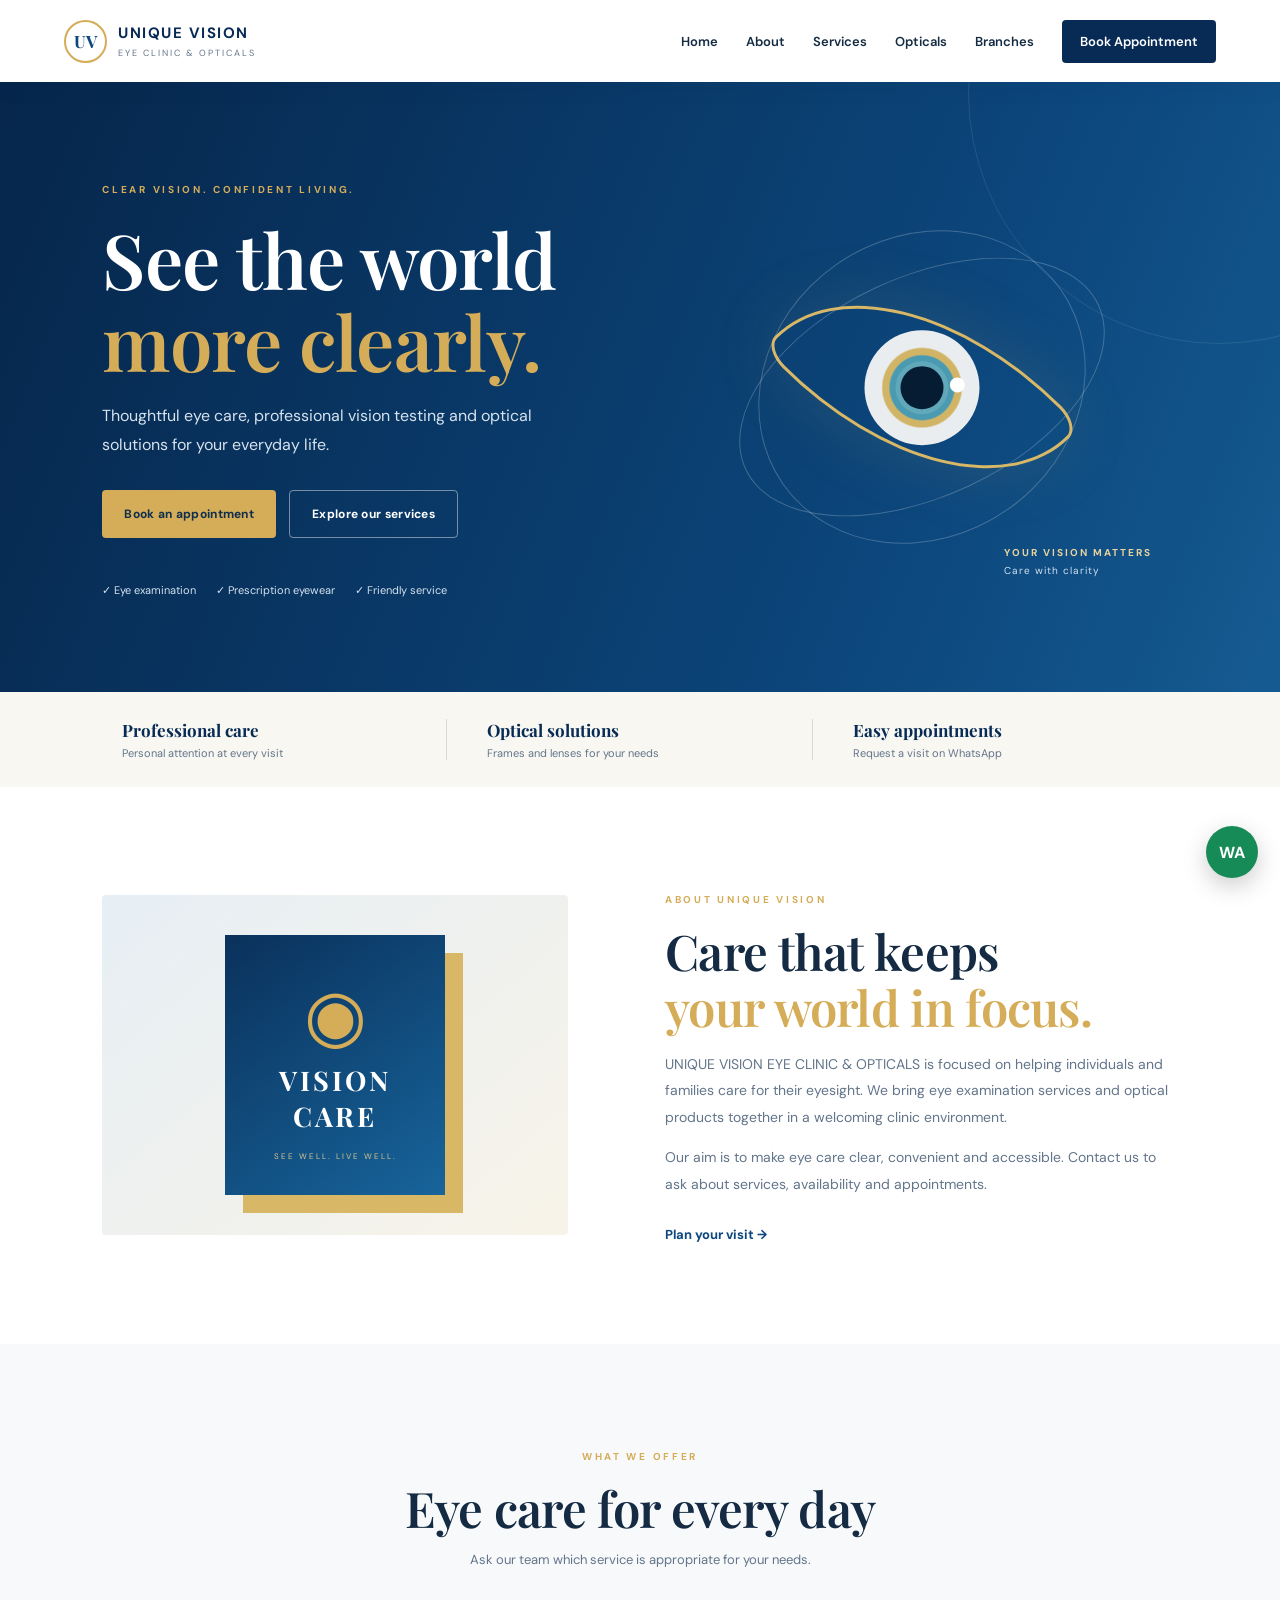
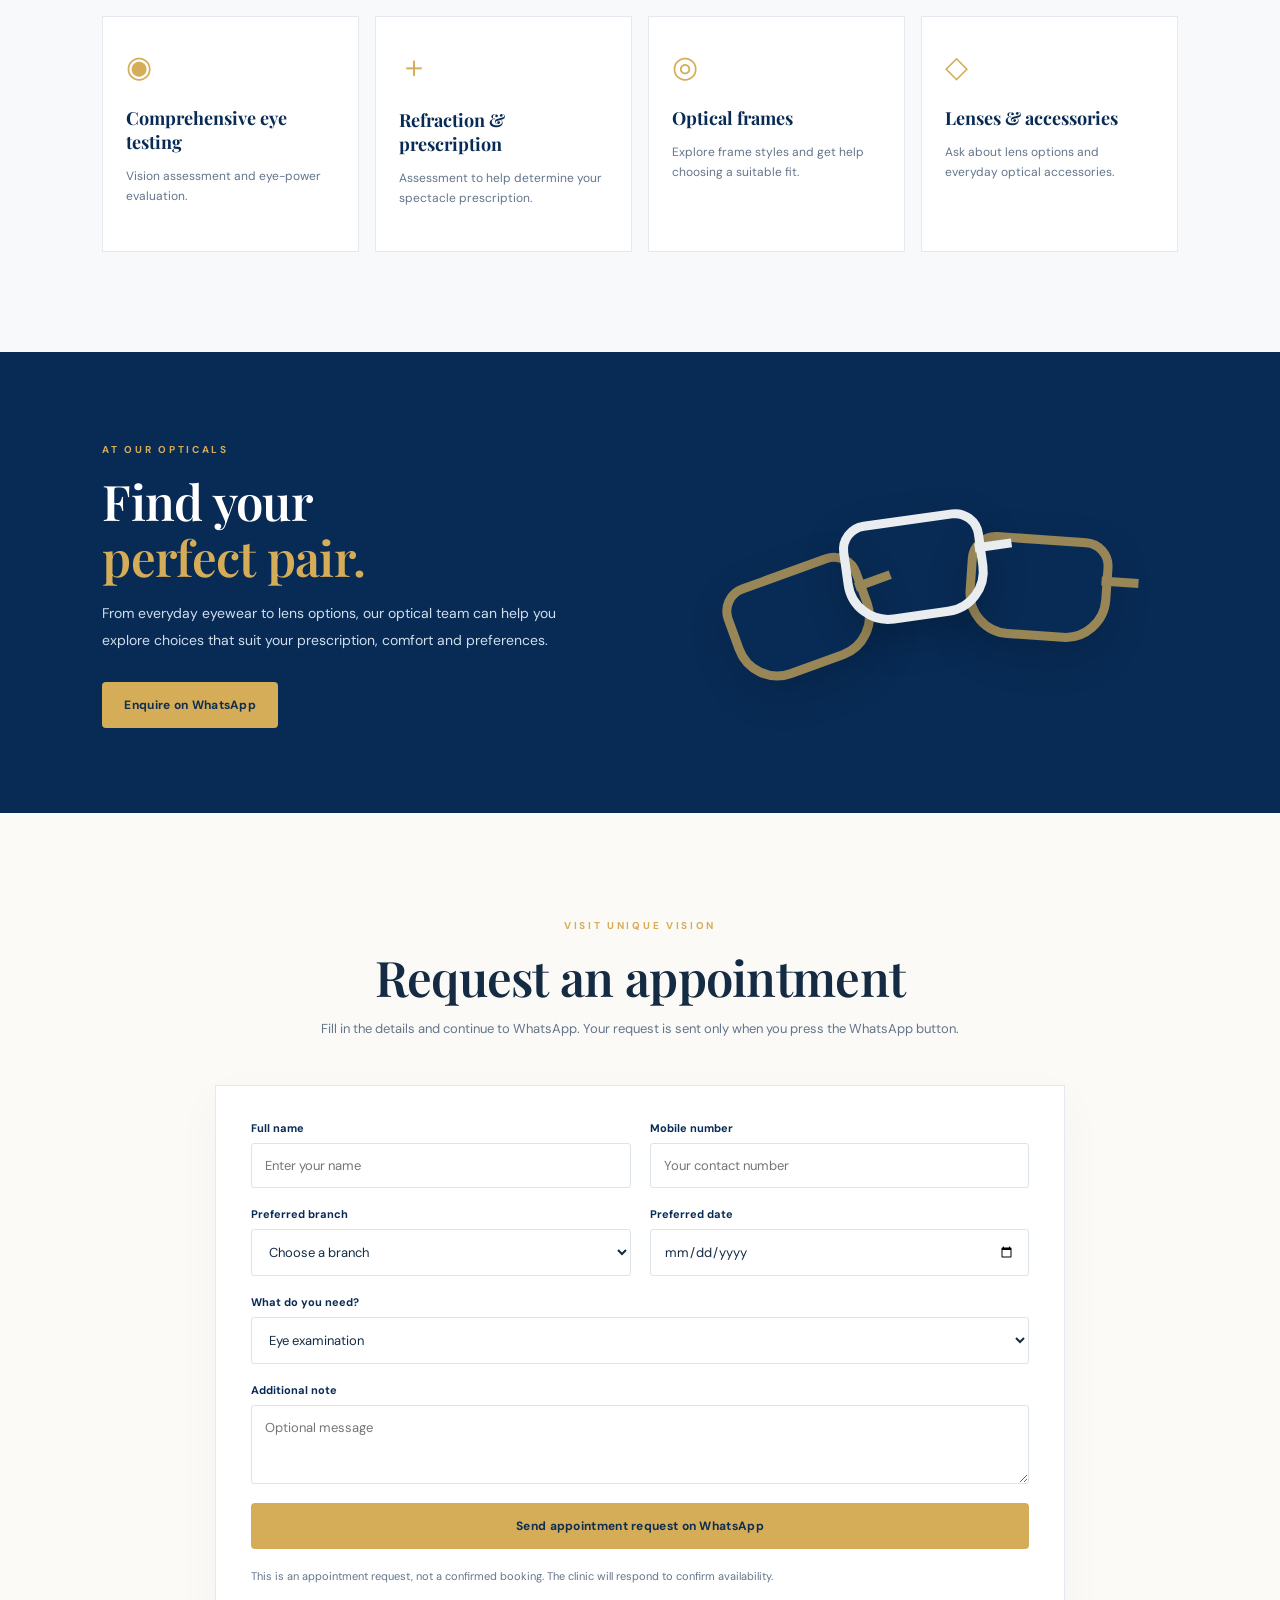
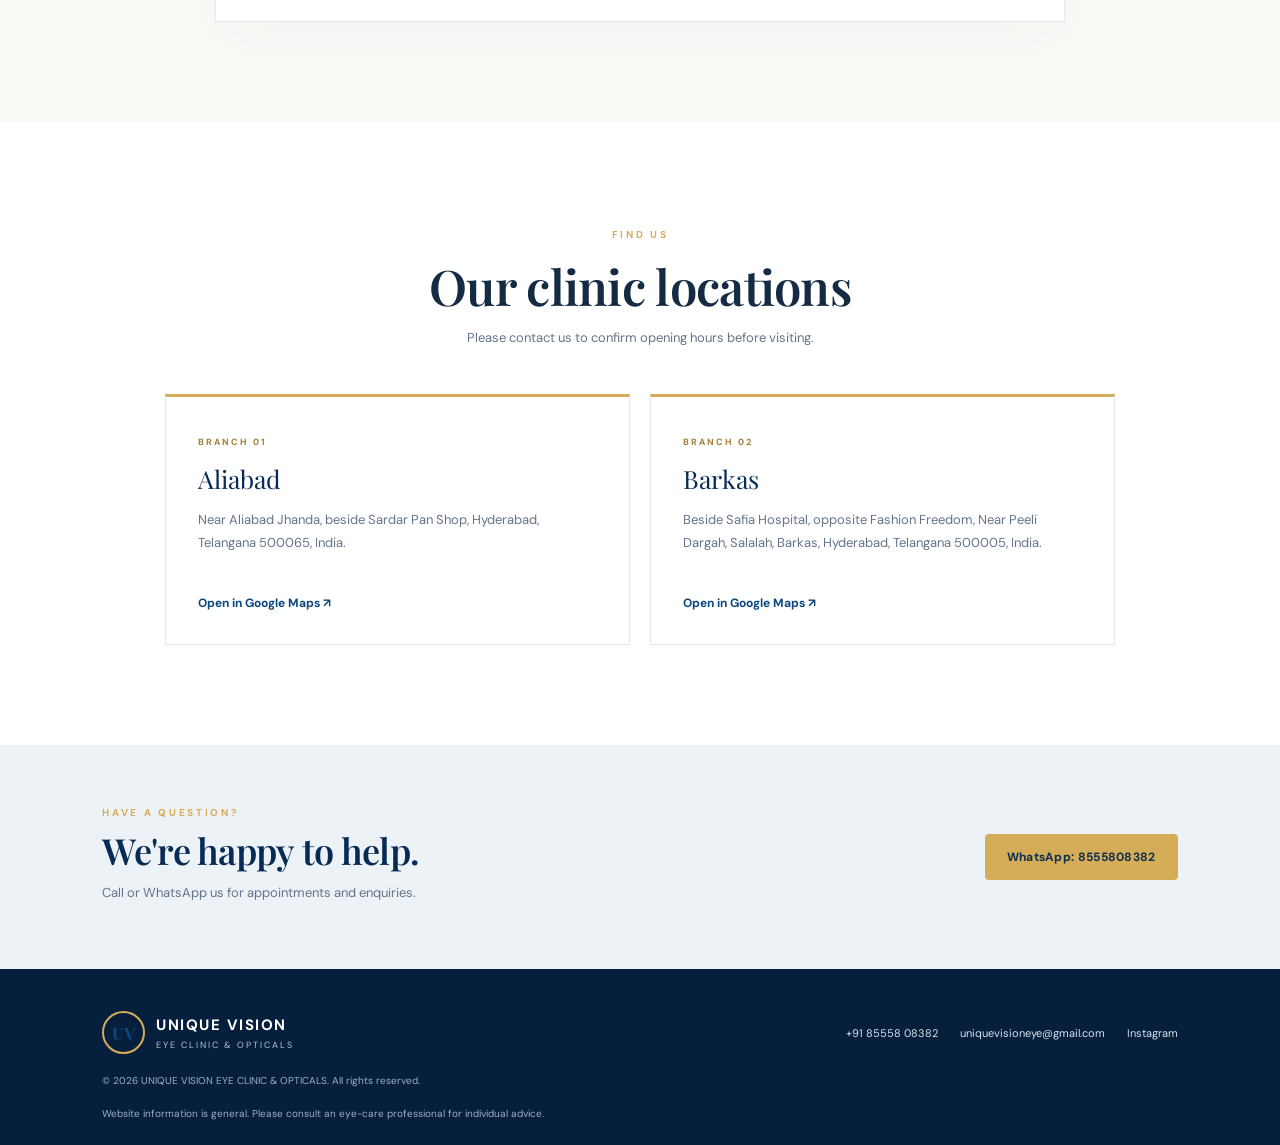
==== index.html @ 792ae629 "Add files via upload" ====
<!doctype html>
<html lang="en">
<head>
  <meta charset="utf-8">
  <meta name="viewport" content="width=device-width, initial-scale=1">
  <meta name="description" content="Unique Vision Eye Clinic & Opticals — eye examinations, vision care and optical solutions in Hyderabad.">
  <meta name="theme-color" content="#082b55">
  <title>Unique Vision Eye Clinic & Opticals</title>
  <link rel="preconnect" href="https://fonts.googleapis.com">
  <link rel="preconnect" href="https://fonts.gstatic.com" crossorigin>
  <link href="https://fonts.googleapis.com/css2?family=DM+Sans:wght@400;500;600;700&family=Playfair+Display:wght@600;700&display=swap" rel="stylesheet">
  <link rel="stylesheet" href="styles.css">
</head>
<body>
<header class="site-header">
  <a class="brand" href="#home" aria-label="Unique Vision home">
    <span class="brand-mark">UV</span><span><strong>UNIQUE VISION</strong><small>EYE CLINIC & OPTICALS</small></span>
  </a>
  <button class="menu-toggle" aria-label="Toggle navigation" aria-expanded="false">☰</button>
  <nav class="nav">
    <a href="#home">Home</a><a href="#about">About</a><a href="#services">Services</a><a href="#opticals">Opticals</a><a href="#branches">Branches</a><a class="nav-cta" href="#appointment">Book Appointment</a>
  </nav>
</header>

<main>
<section class="hero" id="home">
  <div class="hero-content">
    <span class="eyebrow">CLEAR VISION. CONFIDENT LIVING.</span>
    <h1>See the world<br><em>more clearly.</em></h1>
    <p>Thoughtful eye care, professional vision testing and optical solutions for your everyday life.</p>
    <div class="hero-actions"><a class="button gold" href="#appointment">Book an appointment</a><a class="button outline" href="#services">Explore our services</a></div>
    <div class="trust-line"><span>✓ Eye examination</span><span>✓ Prescription eyewear</span><span>✓ Friendly service</span></div>
  </div>
  <div class="hero-art" aria-label="Decorative eye-care illustration">
    <div class="orbit orbit-one"></div><div class="orbit orbit-two"></div>
    <div class="eye-symbol"><div class="iris"><div class="pupil"></div><i></i></div></div>
    <div class="art-caption"><b>YOUR VISION MATTERS</b><span>Care with clarity</span></div>
  </div>
</section>

<section class="quick-strip"><div><b>Professional care</b><span>Personal attention at every visit</span></div><div><b>Optical solutions</b><span>Frames and lenses for your needs</span></div><div><b>Easy appointments</b><span>Request a visit on WhatsApp</span></div></section>

<section class="section about" id="about">
  <div class="section-art"><div class="lens-card"><span class="lens-icon">◉</span><b>VISION<br>CARE</b><small>SEE WELL. LIVE WELL.</small></div></div>
  <div class="section-copy"><span class="eyebrow">ABOUT UNIQUE VISION</span><h2>Care that keeps<br><em>your world in focus.</em></h2>
    <p>UNIQUE VISION EYE CLINIC & OPTICALS is focused on helping individuals and families care for their eyesight. We bring eye examination services and optical products together in a welcoming clinic environment.</p>
    <p>Our aim is to make eye care clear, convenient and accessible. Contact us to ask about services, availability and appointments.</p>
    <a class="text-link" href="#appointment">Plan your visit →</a>
  </div>
</section>

<section class="section services-section" id="services">
  <div class="section-heading"><span class="eyebrow">WHAT WE OFFER</span><h2>Eye care for every day</h2><p>Ask our team which service is appropriate for your needs.</p></div>
  <div class="service-grid">
    <article class="service-card"><span class="service-icon">◉</span><h3>Comprehensive eye testing</h3><p>Vision assessment and eye-power evaluation.</p></article>
    <article class="service-card"><span class="service-icon">＋</span><h3>Refraction & prescription</h3><p>Assessment to help determine your spectacle prescription.</p></article>
    <article class="service-card"><span class="service-icon">◎</span><h3>Optical frames</h3><p>Explore frame styles and get help choosing a suitable fit.</p></article>
    <article class="service-card"><span class="service-icon">◇</span><h3>Lenses & accessories</h3><p>Ask about lens options and everyday optical accessories.</p></article>
  </div>
</section>

<section class="opticals" id="opticals"><div class="optical-copy"><span class="eyebrow">AT OUR OPTICALS</span><h2>Find your<br><em>perfect pair.</em></h2><p>From everyday eyewear to lens options, our optical team can help you explore choices that suit your prescription, comfort and preferences.</p><a class="button gold" href="#appointment">Enquire on WhatsApp</a></div><div class="frames" aria-hidden="true"><div class="frame frame-one"></div><div class="frame frame-two"></div><div class="frame frame-three"></div></div></section>

<section class="section appointment-section" id="appointment">
  <div class="section-heading"><span class="eyebrow">VISIT UNIQUE VISION</span><h2>Request an appointment</h2><p>Fill in the details and continue to WhatsApp. Your request is sent only when you press the WhatsApp button.</p></div>
  <form id="appointment-form" class="appointment-form">
    <label>Full name<input name="name" autocomplete="name" required maxlength="80" placeholder="Enter your name"></label>
    <label>Mobile number<input name="phone" type="tel" inputmode="tel" required maxlength="20" placeholder="Your contact number"></label>
    <label>Preferred branch<select name="branch" required><option value="">Choose a branch</option><option>Aliabad</option><option>Barkas – Near Peeli Dargah</option></select></label>
    <label>Preferred date<input name="date" type="date" required></label>
    <label class="full">What do you need?<select name="service"><option>Eye examination</option><option>Eye-power check</option><option>Frames / spectacles</option><option>Lenses / optical enquiry</option><option>Other enquiry</option></select></label>
    <label class="full">Additional note<textarea name="note" rows="3" maxlength="500" placeholder="Optional message"></textarea></label>
    <button class="button gold full" type="submit">Send appointment request on WhatsApp</button>
    <p class="form-note full" id="form-status" role="status">This is an appointment request, not a confirmed booking. The clinic will respond to confirm availability.</p>
  </form>
</section>

<section class="section branches-section" id="branches">
  <div class="section-heading"><span class="eyebrow">FIND US</span><h2>Our clinic locations</h2><p>Please contact us to confirm opening hours before visiting.</p></div>
  <div class="branch-grid">
    <article class="branch-card"><span class="branch-label">BRANCH 01</span><h3>Aliabad</h3><p>Near Aliabad Jhanda, beside Sardar Pan Shop, Hyderabad, Telangana 500065, India.</p><a href="https://maps.app.goo.gl/WnrZyj3w8fr3St4A6" target="_blank" rel="noopener">Open in Google Maps ↗</a></article>
    <article class="branch-card"><span class="branch-label">BRANCH 02</span><h3>Barkas</h3><p>Beside Safia Hospital, opposite Fashion Freedom, Near Peeli Dargah, Salalah, Barkas, Hyderabad, Telangana 500005, India.</p><a href="https://maps.app.goo.gl/BbQ8kZG4db479jTT6" target="_blank" rel="noopener">Open in Google Maps ↗</a></article>
  </div>
</section>

<section class="contact-band"><div><span class="eyebrow">HAVE A QUESTION?</span><h2>We're happy to help.</h2><p>Call or WhatsApp us for appointments and enquiries.</p></div><a class="button gold" href="https://wa.me/918555808382" target="_blank" rel="noopener">WhatsApp: 8555808382</a></section>
</main>
<footer class="footer"><a class="brand footer-brand" href="#home"><span class="brand-mark">UV</span><span><strong>UNIQUE VISION</strong><small>EYE CLINIC & OPTICALS</small></span></a><div><a href="tel:+918555808382">+91 85558 08382</a><a href="mailto:uniquevisioneye@gmail.com">uniquevisioneye@gmail.com</a><a href="https://www.instagram.com/uniquevisioneye/" target="_blank" rel="noopener">Instagram</a></div><p>© <span id="year"></span> UNIQUE VISION EYE CLINIC & OPTICALS. All rights reserved.</p><small>Website information is general. Please consult an eye-care professional for individual advice.</small></footer>
<a class="floating-wa" href="https://wa.me/918555808382" target="_blank" rel="noopener" aria-label="Chat with Unique Vision on WhatsApp">WA</a>
<script src="script.js"></script>
</body></html>
---- styles.css ----
:root{--navy:#082b55;--blue:#0d477f;--blue2:#1765a5;--gold:#d5ad58;--cream:#f8f7f2;--ink:#142b43;--muted:#63758a;--white:#fff;--line:#e4e9ef}*{box-sizing:border-box}html{scroll-behavior:smooth;scroll-padding-top:90px}body{margin:0;font-family:"DM Sans",sans-serif;color:var(--ink);background:#fff}a{color:inherit;text-decoration:none}.site-header{height:82px;padding:0 max(5vw,24px);display:flex;align-items:center;justify-content:space-between;background:#fff;position:sticky;top:0;z-index:20;box-shadow:0 5px 24px #082b550d}.brand{display:flex;align-items:center;gap:11px;color:var(--navy)}.brand-mark{width:43px;height:43px;border:2px solid var(--gold);border-radius:50%;display:grid;place-items:center;font-family:"Playfair Display";font-weight:bold;color:var(--blue);font-size:17px}.brand strong{display:block;font-size:15px;letter-spacing:1.5px}.brand small{display:block;font-size:9px;letter-spacing:2px;margin-top:4px;color:var(--muted)}.nav{display:flex;align-items:center;gap:28px;font-size:13px;font-weight:600}.nav a:hover,.text-link:hover{color:var(--blue2)}.nav-cta{background:var(--navy);color:white;padding:13px 18px;border-radius:4px}.nav-cta:hover{color:white;background:var(--blue2)}.menu-toggle{display:none;background:none;border:0;font-size:25px;color:var(--navy)}.hero{min-height:610px;background:linear-gradient(112deg,#06264b 0%,#0c477d 72%,#155b91 100%);color:white;padding:90px max(8vw,28px);display:grid;grid-template-columns:1.05fr .95fr;align-items:center;overflow:hidden;position:relative}.hero:after{content:"";position:absolute;width:500px;height:500px;border:1px solid #ffffff18;border-radius:50%;right:-190px;top:-240px}.hero-content{max-width:610px;z-index:1}.eyebrow{font-size:10px;letter-spacing:2.7px;font-weight:700;color:var(--gold)}h1,h2{font-family:"Playfair Display",serif;font-weight:600;letter-spacing:-.7px}h1{font-size:clamp(48px,6vw,76px);line-height:1.08;margin:20px 0}h1 em,h2 em{font-style:normal;color:var(--gold)}.hero p{font-size:16px;line-height:1.8;color:#d6e2ee;max-width:490px}.hero-actions{display:flex;gap:13px;margin:30px 0}.button{display:inline-flex;align-items:center;justify-content:center;border:0;border-radius:4px;padding:15px 22px;font:700 12px "DM Sans";letter-spacing:.3px;cursor:pointer;transition:.2s}.gold{background:var(--gold);color:#102e4e}.gold:hover{background:#e6c879;transform:translateY(-2px)}.outline{border:1px solid #ffffff70;color:white}.outline:hover{background:#ffffff15}.trust-line{display:flex;flex-wrap:wrap;gap:20px;color:#d5e2ef;font-size:11px;margin-top:45px}.hero-art{height:390px;position:relative;display:grid;place-items:center}.orbit{position:absolute;border:1px solid #ffffff38;border-radius:50%;transform:rotate(-25deg)}.orbit-one{width:390px;height:220px}.orbit-two{width:300px;height:340px;transform:rotate(55deg)}.eye-symbol{width:280px;height:170px;border:3px solid #d8b867;border-radius:90% 10% 90% 10%;transform:rotate(45deg);display:grid;place-items:center;box-shadow:0 0 70px #d8b86720}.iris{width:115px;height:115px;border-radius:50%;background:radial-gradient(circle,#0b2a4d 0 18%,#4a9bb1 19% 39%,#d2b466 41% 48%,#e9edf0 50% 100%);display:grid;place-items:center;position:relative}.pupil{width:43px;height:43px;border-radius:50%;background:#061c32;box-shadow:0 0 0 5px #ffffff20}.iris i{position:absolute;width:15px;height:15px;background:#fff;border-radius:50%;top:23px;right:27px}.art-caption{position:absolute;bottom:5px;right:5%;display:grid;gap:5px;font-size:10px;letter-spacing:2px;color:#e8d39e}.art-caption span{color:#d5e2ef;letter-spacing:1px}.quick-strip{display:grid;grid-template-columns:repeat(3,1fr);padding:27px 8%;background:var(--cream);gap:20px}.quick-strip div{display:grid;gap:5px;border-right:1px solid #ddd8c9;padding-left:20px}.quick-strip div:last-child{border:0}.quick-strip b{font-family:"Playfair Display";color:var(--navy);font-size:17px}.quick-strip span{font-size:11px;color:var(--muted)}.section{padding:100px max(8vw,28px)}.about{display:grid;grid-template-columns:1fr 1.1fr;gap:9%;align-items:center}.section-art{min-height:340px;background:linear-gradient(140deg,#e7eff5,#f7f3e8);display:grid;place-items:center;border-radius:4px}.lens-card{width:220px;height:260px;background:linear-gradient(145deg,#0a315b,#17649b);color:white;display:flex;flex-direction:column;justify-content:center;align-items:center;box-shadow:18px 18px 0 #d8b867}.lens-icon{font-size:72px;color:var(--gold)}.lens-card b{font-family:"Playfair Display";font-size:27px;letter-spacing:3px;text-align:center}.lens-card small{font-size:8px;letter-spacing:2px;margin-top:17px;color:#d8c58f}.section-copy h2,.section-heading h2,.optical-copy h2,.contact-band h2{font-size:clamp(34px,4vw,49px);line-height:1.15;margin:15px 0}.section-copy p,.optical-copy p{font-size:14px;line-height:1.9;color:var(--muted)}.text-link{display:inline-block;margin-top:14px;color:var(--blue);font-size:13px;font-weight:700}.services-section{background:#f7f9fb}.section-heading{text-align:center;max-width:650px;margin:0 auto 48px}.section-heading p{font-size:13px;color:var(--muted)}.service-grid{display:grid;grid-template-columns:repeat(4,1fr);gap:16px}.service-card{background:#fff;padding:30px 23px;border:1px solid var(--line);min-height:220px;transition:.2s}.service-card:hover{transform:translateY(-5px);box-shadow:0 15px 35px #092d5010;border-color:#d6bc7c}.service-icon{font-size:30px;color:var(--gold)}.service-card h3{font-family:"Playfair Display";font-size:18px;color:var(--navy);margin:20px 0 9px}.service-card p{font-size:12px;line-height:1.7;color:var(--muted)}.opticals{background:var(--navy);color:white;padding:85px max(8vw,28px);display:grid;grid-template-columns:1fr 1fr;align-items:center;gap:30px;overflow:hidden}.optical-copy{max-width:470px}.optical-copy p{color:#d0deeb;margin-bottom:28px}.frames{height:280px;position:relative;display:flex;align-items:center;justify-content:center;gap:0;transform:rotate(-8deg)}.frame{width:145px;height:105px;border:9px solid var(--gold);border-radius:28px 28px 45px 45px;position:relative;box-shadow:0 15px 40px #0003}.frame:after{content:"";position:absolute;right:-36px;top:28px;width:37px;height:9px;background:var(--gold)}.frame-one{transform:translate(25px,20px) rotate(-12deg);opacity:.7}.frame-two{z-index:2;transform:translateY(-15px);border-color:#e9edf0}.frame-two:after{background:#e9edf0}.frame-three{transform:translate(-25px,22px) rotate(12deg);opacity:.7}.appointment-section{background:#fbfaf7}.appointment-form{max-width:850px;margin:auto;padding:35px;background:#fff;border:1px solid var(--line);display:grid;grid-template-columns:1fr 1fr;gap:19px;box-shadow:0 15px 45px #092d5009}.appointment-form label{display:grid;gap:8px;font-size:11px;font-weight:700;color:var(--navy)}input,select,textarea{width:100%;border:1px solid #dce3e9;border-radius:3px;padding:13px;font:13px "DM Sans";color:var(--ink);background:#fff}input:focus,select:focus,textarea:focus{outline:2px solid #d8b86780;border-color:var(--gold)}.full{grid-column:1/-1}.form-note{font-size:11px;line-height:1.6;color:var(--muted);margin:0}.branches-section{background:#fff}.branch-grid{display:grid;grid-template-columns:1fr 1fr;gap:20px;max-width:950px;margin:auto}.branch-card{padding:32px;border:1px solid var(--line);border-top:3px solid var(--gold)}.branch-label{font-size:9px;letter-spacing:2px;color:#a17d32;font-weight:700}.branch-card h3{font:25px "Playfair Display";color:var(--navy);margin:12px 0}.branch-card p{font-size:13px;line-height:1.8;color:var(--muted);min-height:70px}.branch-card a{font-size:12px;color:var(--blue);font-weight:700}.contact-band{padding:55px max(8vw,28px);background:#edf2f6;display:flex;justify-content:space-between;align-items:center;gap:25px}.contact-band h2{font-size:36px;color:var(--navy);margin:9px 0}.contact-band p{color:var(--muted);font-size:13px}.footer{background:#061f3d;color:#d8e3ed;padding:42px max(8vw,28px) 25px;display:grid;grid-template-columns:1fr auto;gap:20px}.footer-brand{color:white}.footer-brand small{color:#b4c6d8}.footer>div:nth-child(2){display:flex;gap:22px;align-items:center;font-size:11px}.footer p,.footer>small{grid-column:1/-1;font-size:10px;color:#9db0c4;margin:0}.floating-wa{position:fixed;right:22px;bottom:22px;width:52px;height:52px;border-radius:50%;display:grid;place-items:center;background:#168b57;color:white;font-weight:700;box-shadow:0 8px 25px #0003;z-index:10}@media(max-width:850px){.nav{gap:14px}.hero{padding-top:70px}.service-grid{grid-template-columns:repeat(2,1fr)}.about{gap:5%}}@media(max-width:680px){.site-header{height:70px}.menu-toggle{display:block}.nav{display:none;position:absolute;top:70px;left:0;right:0;background:white;padding:20px 25px;box-shadow:0 15px 20px #0001;flex-direction:column;align-items:stretch}.nav.open{display:flex}.nav a{padding:10px}.hero{grid-template-columns:1fr;padding:70px 25px 45px}.hero-art{height:270px}.eye-symbol{transform:rotate(45deg) scale(.72)}.orbit-one{transform:scale(.75) rotate(-25deg)}.orbit-two{transform:scale(.75) rotate(55deg)}.art-caption{bottom:0;right:8%}.trust-line{margin-top:30px}.quick-strip{grid-template-columns:1fr;padding:22px 28px;gap:15px}.quick-strip div{border:0;border-bottom:1px solid #ddd8c9;padding:0 0 13px}.section{padding:70px 25px}.about{grid-template-columns:1fr}.section-art{min-height:280px;margin-bottom:15px}.service-grid{grid-template-columns:1fr 1fr;gap:10px}.service-card{padding:22px 15px}.opticals{grid-template-columns:1fr;padding:65px 25px}.frames{height:190px;transform:scale(.8) rotate(-8deg)}.appointment-form{padding:22px;grid-template-columns:1fr}.appointment-form label,.full{grid-column:1}.branch-grid{grid-template-columns:1fr}.contact-band{align-items:flex-start;flex-direction:column}.footer{grid-template-columns:1fr}.footer>div:nth-child(2){flex-wrap:wrap}.footer p,.footer>small{grid-column:1}}
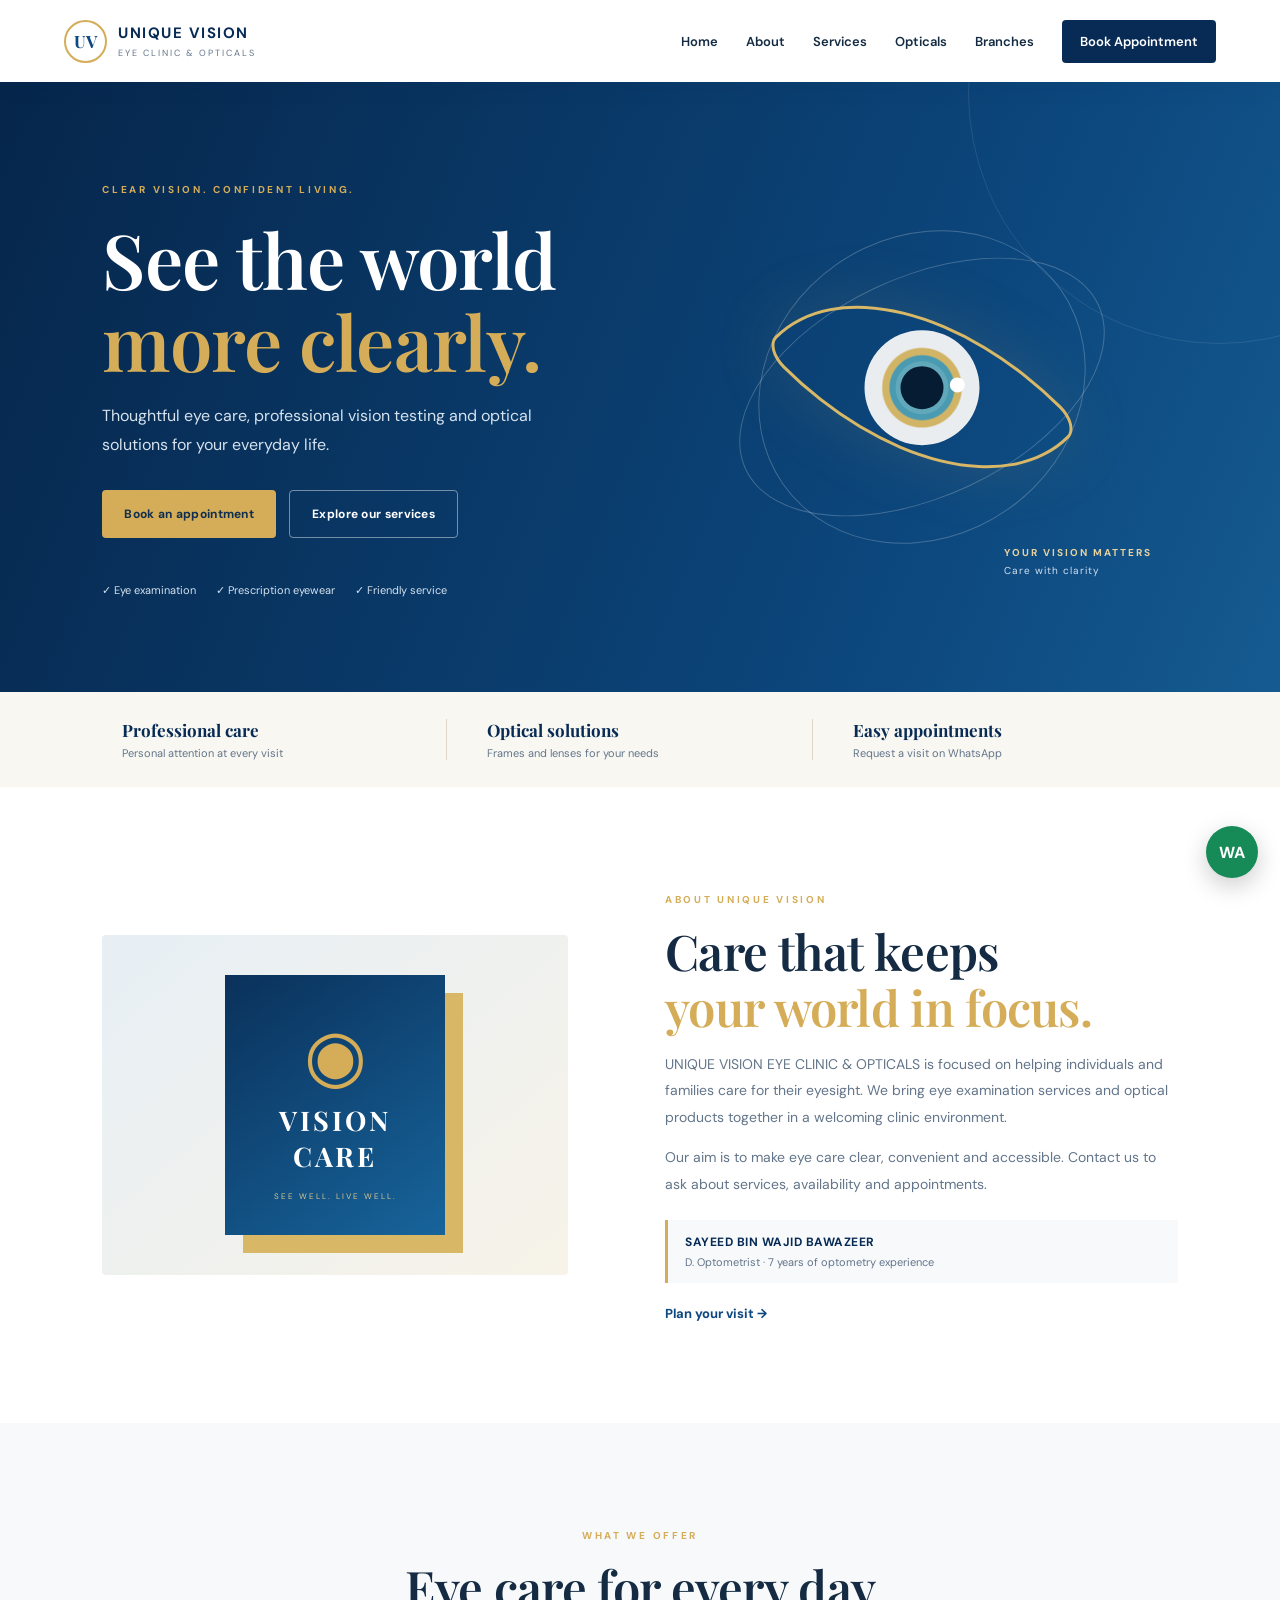
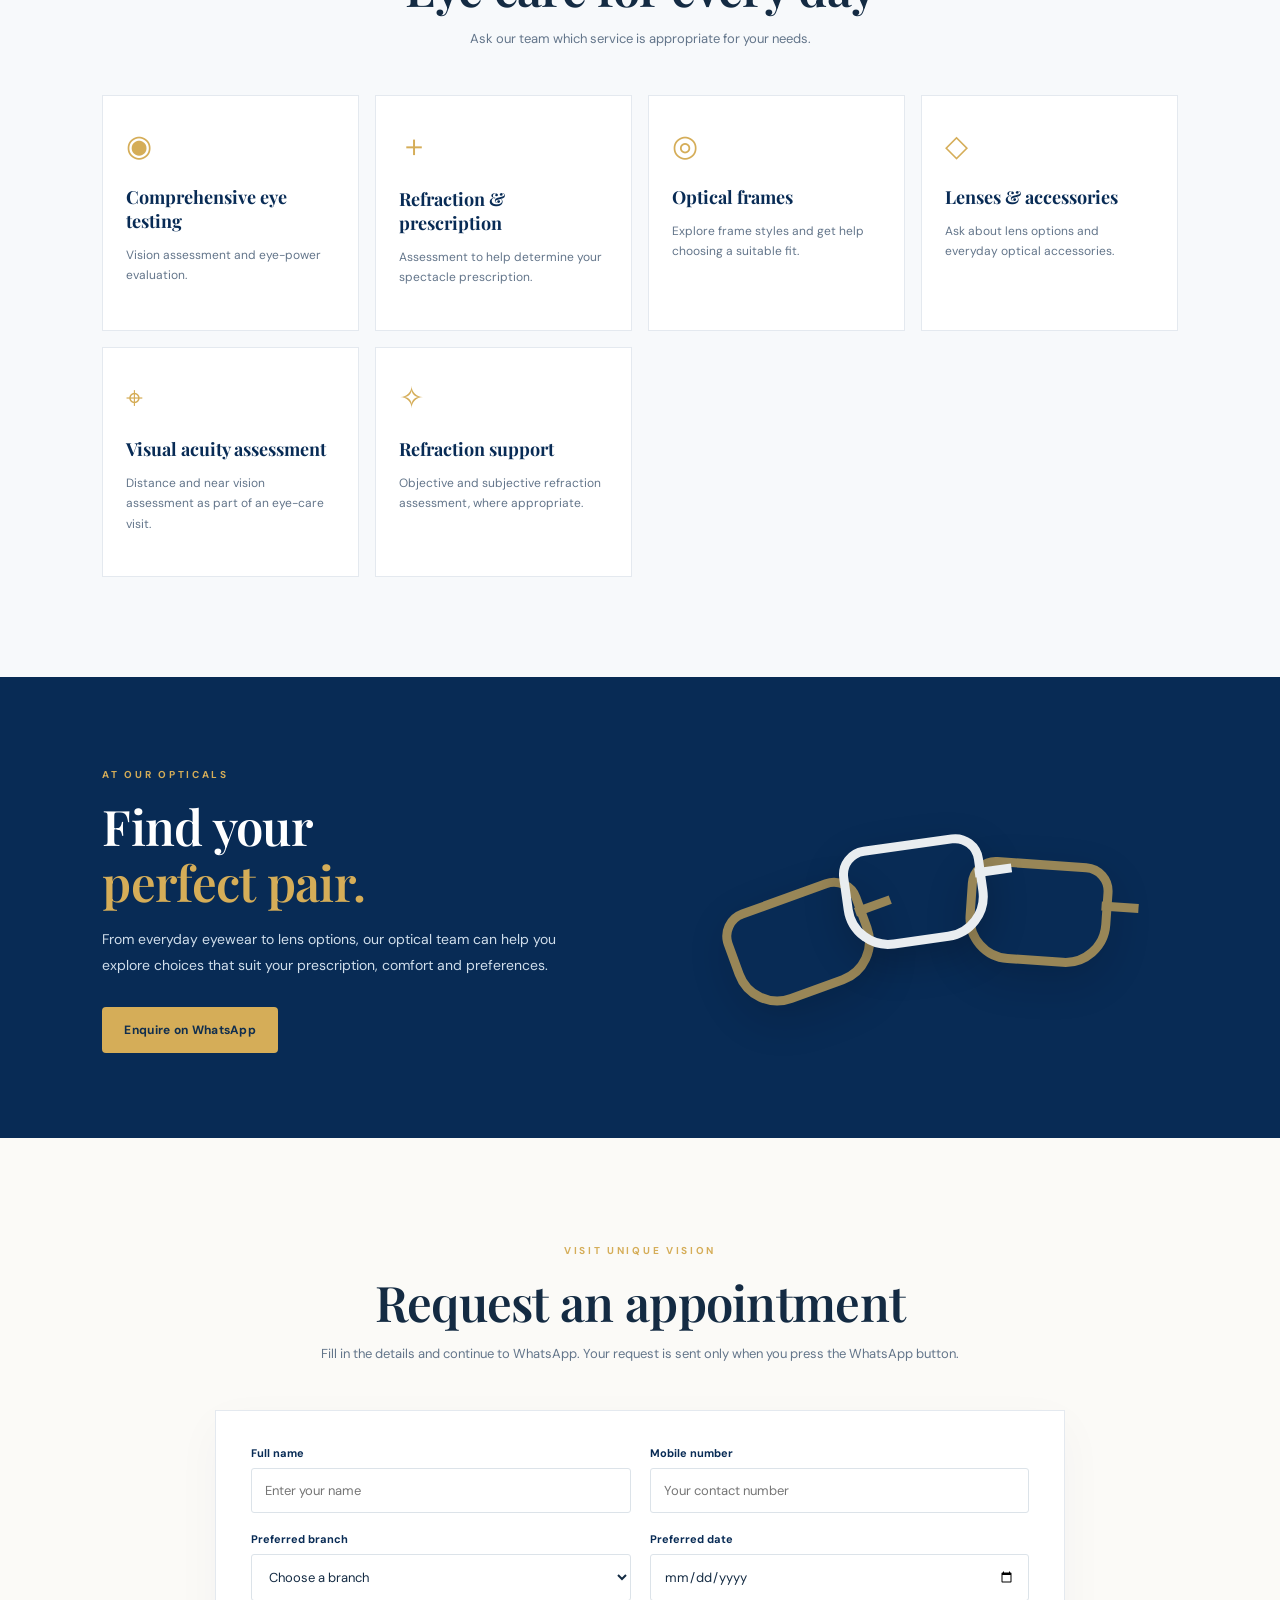
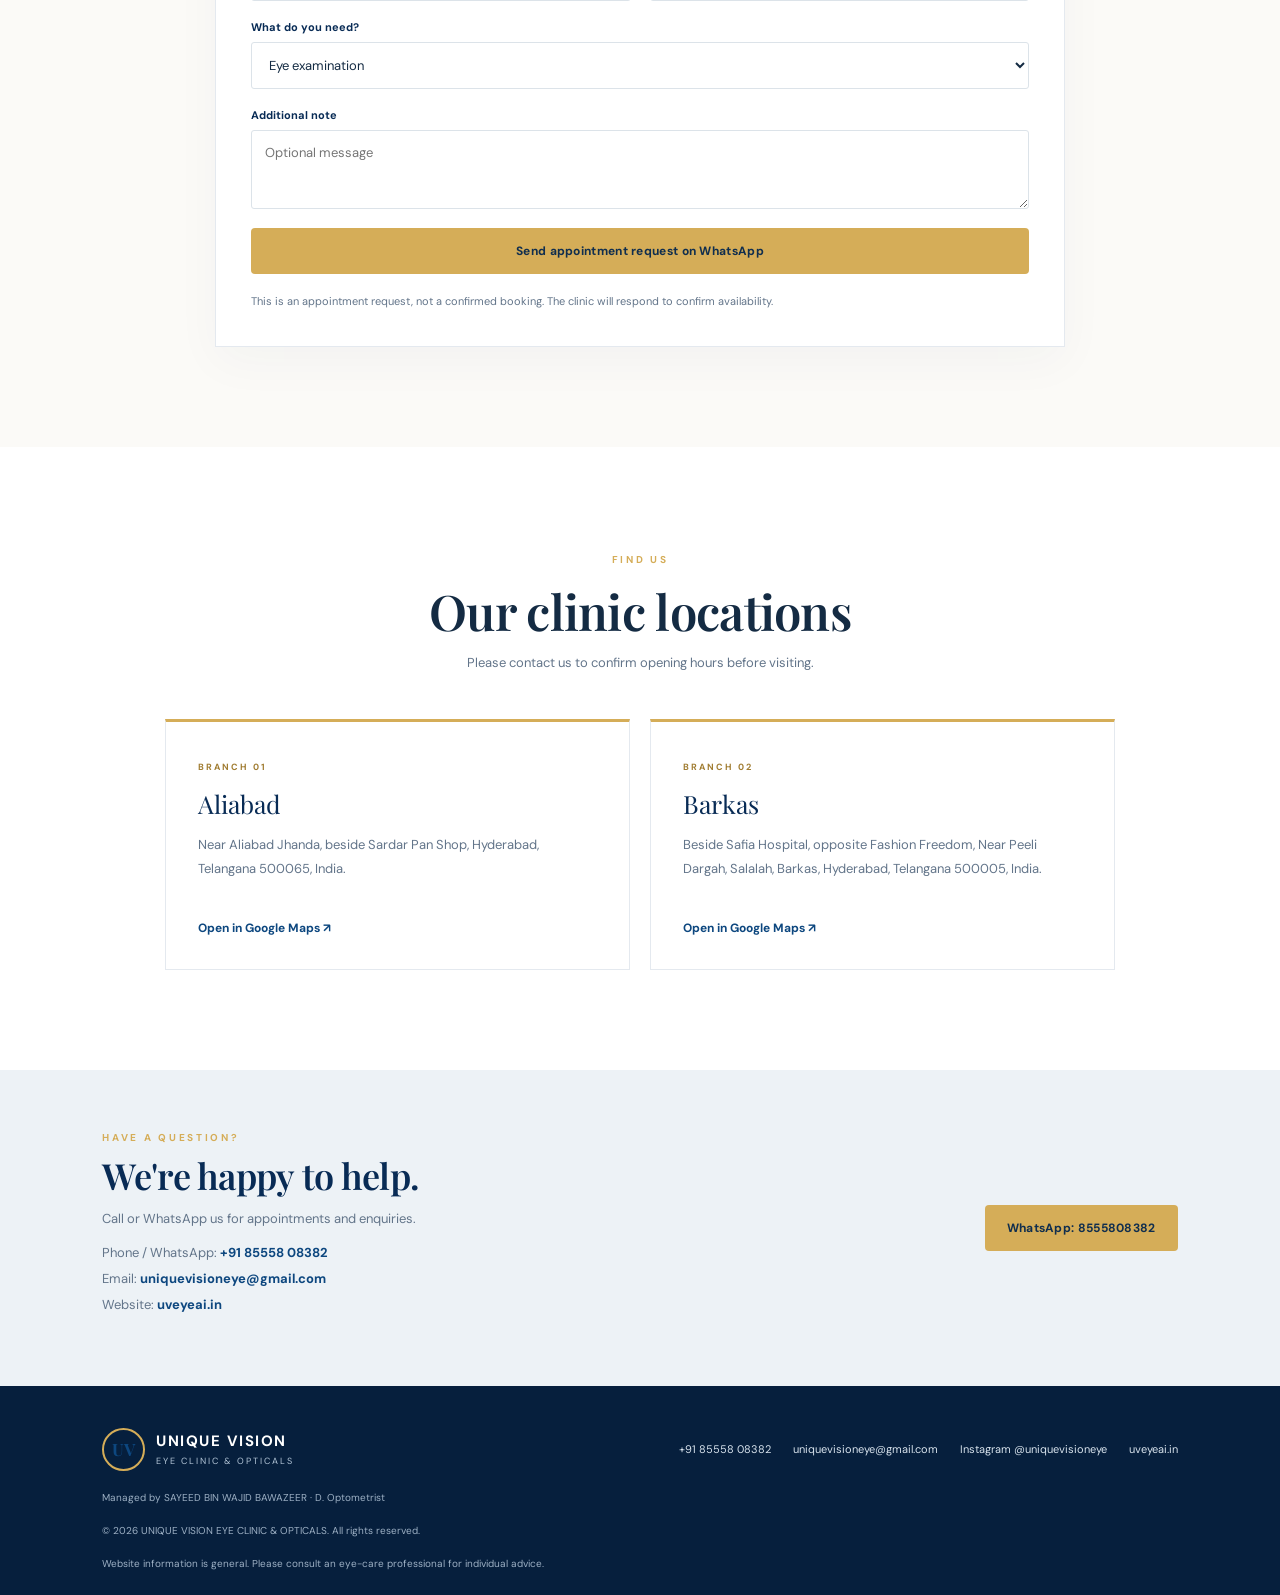
==== commit 946c4780: "Add files via upload" ====
--- a/index.html
+++ b/index.html
@@ -45,6 +45,7 @@
   <div class="section-copy"><span class="eyebrow">ABOUT UNIQUE VISION</span><h2>Care that keeps<br><em>your world in focus.</em></h2>
     <p>UNIQUE VISION EYE CLINIC & OPTICALS is focused on helping individuals and families care for their eyesight. We bring eye examination services and optical products together in a welcoming clinic environment.</p>
     <p>Our aim is to make eye care clear, convenient and accessible. Contact us to ask about services, availability and appointments.</p>
+    <div class="owner-note"><strong>SAYEED BIN WAJID BAWAZEER</strong><span>D. Optometrist · 7 years of optometry experience</span></div>
     <a class="text-link" href="#appointment">Plan your visit →</a>
   </div>
 </section>
@@ -56,6 +57,8 @@
     <article class="service-card"><span class="service-icon">＋</span><h3>Refraction & prescription</h3><p>Assessment to help determine your spectacle prescription.</p></article>
     <article class="service-card"><span class="service-icon">◎</span><h3>Optical frames</h3><p>Explore frame styles and get help choosing a suitable fit.</p></article>
     <article class="service-card"><span class="service-icon">◇</span><h3>Lenses & accessories</h3><p>Ask about lens options and everyday optical accessories.</p></article>
+    <article class="service-card"><span class="service-icon">⌖</span><h3>Visual acuity assessment</h3><p>Distance and near vision assessment as part of an eye-care visit.</p></article>
+    <article class="service-card"><span class="service-icon">✧</span><h3>Refraction support</h3><p>Objective and subjective refraction assessment, where appropriate.</p></article>
   </div>
 </section>
 
@@ -83,9 +86,9 @@
   </div>
 </section>
 
-<section class="contact-band"><div><span class="eyebrow">HAVE A QUESTION?</span><h2>We're happy to help.</h2><p>Call or WhatsApp us for appointments and enquiries.</p></div><a class="button gold" href="https://wa.me/918555808382" target="_blank" rel="noopener">WhatsApp: 8555808382</a></section>
+<section class="contact-band"><div><span class="eyebrow">HAVE A QUESTION?</span><h2>We're happy to help.</h2><p>Call or WhatsApp us for appointments and enquiries.</p><p class="contact-detail">Phone / WhatsApp: <a href="tel:+918555808382">+91 85558 08382</a><br>Email: <a href="mailto:uniquevisioneye@gmail.com">uniquevisioneye@gmail.com</a><br>Website: <a href="https://uveyeai.in" target="_blank" rel="noopener">uveyeai.in</a></p></div><a class="button gold" href="https://wa.me/918555808382" target="_blank" rel="noopener">WhatsApp: 8555808382</a></section>
 </main>
-<footer class="footer"><a class="brand footer-brand" href="#home"><span class="brand-mark">UV</span><span><strong>UNIQUE VISION</strong><small>EYE CLINIC & OPTICALS</small></span></a><div><a href="tel:+918555808382">+91 85558 08382</a><a href="mailto:uniquevisioneye@gmail.com">uniquevisioneye@gmail.com</a><a href="https://www.instagram.com/uniquevisioneye/" target="_blank" rel="noopener">Instagram</a></div><p>© <span id="year"></span> UNIQUE VISION EYE CLINIC & OPTICALS. All rights reserved.</p><small>Website information is general. Please consult an eye-care professional for individual advice.</small></footer>
+<footer class="footer"><a class="brand footer-brand" href="#home"><span class="brand-mark">UV</span><span><strong>UNIQUE VISION</strong><small>EYE CLINIC & OPTICALS</small></span></a><div><a href="tel:+918555808382">+91 85558 08382</a><a href="mailto:uniquevisioneye@gmail.com">uniquevisioneye@gmail.com</a><a href="https://www.instagram.com/uniquevisioneye/" target="_blank" rel="noopener">Instagram @uniquevisioneye</a><a href="https://uveyeai.in" target="_blank" rel="noopener">uveyeai.in</a></div><p>Managed by SAYEED BIN WAJID BAWAZEER · D. Optometrist</p><p>© <span id="year"></span> UNIQUE VISION EYE CLINIC & OPTICALS. All rights reserved.</p><small>Website information is general. Please consult an eye-care professional for individual advice.</small></footer>
 <a class="floating-wa" href="https://wa.me/918555808382" target="_blank" rel="noopener" aria-label="Chat with Unique Vision on WhatsApp">WA</a>
 <script src="script.js"></script>
 </body></html>
--- a/styles.css
+++ b/styles.css
@@ -1 +1,3 @@
 :root{--navy:#082b55;--blue:#0d477f;--blue2:#1765a5;--gold:#d5ad58;--cream:#f8f7f2;--ink:#142b43;--muted:#63758a;--white:#fff;--line:#e4e9ef}*{box-sizing:border-box}html{scroll-behavior:smooth;scroll-padding-top:90px}body{margin:0;font-family:"DM Sans",sans-serif;color:var(--ink);background:#fff}a{color:inherit;text-decoration:none}.site-header{height:82px;padding:0 max(5vw,24px);display:flex;align-items:center;justify-content:space-between;background:#fff;position:sticky;top:0;z-index:20;box-shadow:0 5px 24px #082b550d}.brand{display:flex;align-items:center;gap:11px;color:var(--navy)}.brand-mark{width:43px;height:43px;border:2px solid var(--gold);border-radius:50%;display:grid;place-items:center;font-family:"Playfair Display";font-weight:bold;color:var(--blue);font-size:17px}.brand strong{display:block;font-size:15px;letter-spacing:1.5px}.brand small{display:block;font-size:9px;letter-spacing:2px;margin-top:4px;color:var(--muted)}.nav{display:flex;align-items:center;gap:28px;font-size:13px;font-weight:600}.nav a:hover,.text-link:hover{color:var(--blue2)}.nav-cta{background:var(--navy);color:white;padding:13px 18px;border-radius:4px}.nav-cta:hover{color:white;background:var(--blue2)}.menu-toggle{display:none;background:none;border:0;font-size:25px;color:var(--navy)}.hero{min-height:610px;background:linear-gradient(112deg,#06264b 0%,#0c477d 72%,#155b91 100%);color:white;padding:90px max(8vw,28px);display:grid;grid-template-columns:1.05fr .95fr;align-items:center;overflow:hidden;position:relative}.hero:after{content:"";position:absolute;width:500px;height:500px;border:1px solid #ffffff18;border-radius:50%;right:-190px;top:-240px}.hero-content{max-width:610px;z-index:1}.eyebrow{font-size:10px;letter-spacing:2.7px;font-weight:700;color:var(--gold)}h1,h2{font-family:"Playfair Display",serif;font-weight:600;letter-spacing:-.7px}h1{font-size:clamp(48px,6vw,76px);line-height:1.08;margin:20px 0}h1 em,h2 em{font-style:normal;color:var(--gold)}.hero p{font-size:16px;line-height:1.8;color:#d6e2ee;max-width:490px}.hero-actions{display:flex;gap:13px;margin:30px 0}.button{display:inline-flex;align-items:center;justify-content:center;border:0;border-radius:4px;padding:15px 22px;font:700 12px "DM Sans";letter-spacing:.3px;cursor:pointer;transition:.2s}.gold{background:var(--gold);color:#102e4e}.gold:hover{background:#e6c879;transform:translateY(-2px)}.outline{border:1px solid #ffffff70;color:white}.outline:hover{background:#ffffff15}.trust-line{display:flex;flex-wrap:wrap;gap:20px;color:#d5e2ef;font-size:11px;margin-top:45px}.hero-art{height:390px;position:relative;display:grid;place-items:center}.orbit{position:absolute;border:1px solid #ffffff38;border-radius:50%;transform:rotate(-25deg)}.orbit-one{width:390px;height:220px}.orbit-two{width:300px;height:340px;transform:rotate(55deg)}.eye-symbol{width:280px;height:170px;border:3px solid #d8b867;border-radius:90% 10% 90% 10%;transform:rotate(45deg);display:grid;place-items:center;box-shadow:0 0 70px #d8b86720}.iris{width:115px;height:115px;border-radius:50%;background:radial-gradient(circle,#0b2a4d 0 18%,#4a9bb1 19% 39%,#d2b466 41% 48%,#e9edf0 50% 100%);display:grid;place-items:center;position:relative}.pupil{width:43px;height:43px;border-radius:50%;background:#061c32;box-shadow:0 0 0 5px #ffffff20}.iris i{position:absolute;width:15px;height:15px;background:#fff;border-radius:50%;top:23px;right:27px}.art-caption{position:absolute;bottom:5px;right:5%;display:grid;gap:5px;font-size:10px;letter-spacing:2px;color:#e8d39e}.art-caption span{color:#d5e2ef;letter-spacing:1px}.quick-strip{display:grid;grid-template-columns:repeat(3,1fr);padding:27px 8%;background:var(--cream);gap:20px}.quick-strip div{display:grid;gap:5px;border-right:1px solid #ddd8c9;padding-left:20px}.quick-strip div:last-child{border:0}.quick-strip b{font-family:"Playfair Display";color:var(--navy);font-size:17px}.quick-strip span{font-size:11px;color:var(--muted)}.section{padding:100px max(8vw,28px)}.about{display:grid;grid-template-columns:1fr 1.1fr;gap:9%;align-items:center}.section-art{min-height:340px;background:linear-gradient(140deg,#e7eff5,#f7f3e8);display:grid;place-items:center;border-radius:4px}.lens-card{width:220px;height:260px;background:linear-gradient(145deg,#0a315b,#17649b);color:white;display:flex;flex-direction:column;justify-content:center;align-items:center;box-shadow:18px 18px 0 #d8b867}.lens-icon{font-size:72px;color:var(--gold)}.lens-card b{font-family:"Playfair Display";font-size:27px;letter-spacing:3px;text-align:center}.lens-card small{font-size:8px;letter-spacing:2px;margin-top:17px;color:#d8c58f}.section-copy h2,.section-heading h2,.optical-copy h2,.contact-band h2{font-size:clamp(34px,4vw,49px);line-height:1.15;margin:15px 0}.section-copy p,.optical-copy p{font-size:14px;line-height:1.9;color:var(--muted)}.text-link{display:inline-block;margin-top:14px;color:var(--blue);font-size:13px;font-weight:700}.services-section{background:#f7f9fb}.section-heading{text-align:center;max-width:650px;margin:0 auto 48px}.section-heading p{font-size:13px;color:var(--muted)}.service-grid{display:grid;grid-template-columns:repeat(4,1fr);gap:16px}.service-card{background:#fff;padding:30px 23px;border:1px solid var(--line);min-height:220px;transition:.2s}.service-card:hover{transform:translateY(-5px);box-shadow:0 15px 35px #092d5010;border-color:#d6bc7c}.service-icon{font-size:30px;color:var(--gold)}.service-card h3{font-family:"Playfair Display";font-size:18px;color:var(--navy);margin:20px 0 9px}.service-card p{font-size:12px;line-height:1.7;color:var(--muted)}.opticals{background:var(--navy);color:white;padding:85px max(8vw,28px);display:grid;grid-template-columns:1fr 1fr;align-items:center;gap:30px;overflow:hidden}.optical-copy{max-width:470px}.optical-copy p{color:#d0deeb;margin-bottom:28px}.frames{height:280px;position:relative;display:flex;align-items:center;justify-content:center;gap:0;transform:rotate(-8deg)}.frame{width:145px;height:105px;border:9px solid var(--gold);border-radius:28px 28px 45px 45px;position:relative;box-shadow:0 15px 40px #0003}.frame:after{content:"";position:absolute;right:-36px;top:28px;width:37px;height:9px;background:var(--gold)}.frame-one{transform:translate(25px,20px) rotate(-12deg);opacity:.7}.frame-two{z-index:2;transform:translateY(-15px);border-color:#e9edf0}.frame-two:after{background:#e9edf0}.frame-three{transform:translate(-25px,22px) rotate(12deg);opacity:.7}.appointment-section{background:#fbfaf7}.appointment-form{max-width:850px;margin:auto;padding:35px;background:#fff;border:1px solid var(--line);display:grid;grid-template-columns:1fr 1fr;gap:19px;box-shadow:0 15px 45px #092d5009}.appointment-form label{display:grid;gap:8px;font-size:11px;font-weight:700;color:var(--navy)}input,select,textarea{width:100%;border:1px solid #dce3e9;border-radius:3px;padding:13px;font:13px "DM Sans";color:var(--ink);background:#fff}input:focus,select:focus,textarea:focus{outline:2px solid #d8b86780;border-color:var(--gold)}.full{grid-column:1/-1}.form-note{font-size:11px;line-height:1.6;color:var(--muted);margin:0}.branches-section{background:#fff}.branch-grid{display:grid;grid-template-columns:1fr 1fr;gap:20px;max-width:950px;margin:auto}.branch-card{padding:32px;border:1px solid var(--line);border-top:3px solid var(--gold)}.branch-label{font-size:9px;letter-spacing:2px;color:#a17d32;font-weight:700}.branch-card h3{font:25px "Playfair Display";color:var(--navy);margin:12px 0}.branch-card p{font-size:13px;line-height:1.8;color:var(--muted);min-height:70px}.branch-card a{font-size:12px;color:var(--blue);font-weight:700}.contact-band{padding:55px max(8vw,28px);background:#edf2f6;display:flex;justify-content:space-between;align-items:center;gap:25px}.contact-band h2{font-size:36px;color:var(--navy);margin:9px 0}.contact-band p{color:var(--muted);font-size:13px}.footer{background:#061f3d;color:#d8e3ed;padding:42px max(8vw,28px) 25px;display:grid;grid-template-columns:1fr auto;gap:20px}.footer-brand{color:white}.footer-brand small{color:#b4c6d8}.footer>div:nth-child(2){display:flex;gap:22px;align-items:center;font-size:11px}.footer p,.footer>small{grid-column:1/-1;font-size:10px;color:#9db0c4;margin:0}.floating-wa{position:fixed;right:22px;bottom:22px;width:52px;height:52px;border-radius:50%;display:grid;place-items:center;background:#168b57;color:white;font-weight:700;box-shadow:0 8px 25px #0003;z-index:10}@media(max-width:850px){.nav{gap:14px}.hero{padding-top:70px}.service-grid{grid-template-columns:repeat(2,1fr)}.about{gap:5%}}@media(max-width:680px){.site-header{height:70px}.menu-toggle{display:block}.nav{display:none;position:absolute;top:70px;left:0;right:0;background:white;padding:20px 25px;box-shadow:0 15px 20px #0001;flex-direction:column;align-items:stretch}.nav.open{display:flex}.nav a{padding:10px}.hero{grid-template-columns:1fr;padding:70px 25px 45px}.hero-art{height:270px}.eye-symbol{transform:rotate(45deg) scale(.72)}.orbit-one{transform:scale(.75) rotate(-25deg)}.orbit-two{transform:scale(.75) rotate(55deg)}.art-caption{bottom:0;right:8%}.trust-line{margin-top:30px}.quick-strip{grid-template-columns:1fr;padding:22px 28px;gap:15px}.quick-strip div{border:0;border-bottom:1px solid #ddd8c9;padding:0 0 13px}.section{padding:70px 25px}.about{grid-template-columns:1fr}.section-art{min-height:280px;margin-bottom:15px}.service-grid{grid-template-columns:1fr 1fr;gap:10px}.service-card{padding:22px 15px}.opticals{grid-template-columns:1fr;padding:65px 25px}.frames{height:190px;transform:scale(.8) rotate(-8deg)}.appointment-form{padding:22px;grid-template-columns:1fr}.appointment-form label,.full{grid-column:1}.branch-grid{grid-template-columns:1fr}.contact-band{align-items:flex-start;flex-direction:column}.footer{grid-template-columns:1fr}.footer>div:nth-child(2){flex-wrap:wrap}.footer p,.footer>small{grid-column:1}}
+
+.owner-note{margin:22px 0 8px;padding:14px 17px;border-left:3px solid var(--gold);background:#f7f9fb;display:grid;gap:5px}.owner-note strong{font-size:12px;letter-spacing:.5px;color:var(--navy)}.owner-note span{font-size:11px;color:var(--muted)}.contact-detail{line-height:2!important}.contact-detail a{color:var(--blue);font-weight:700}
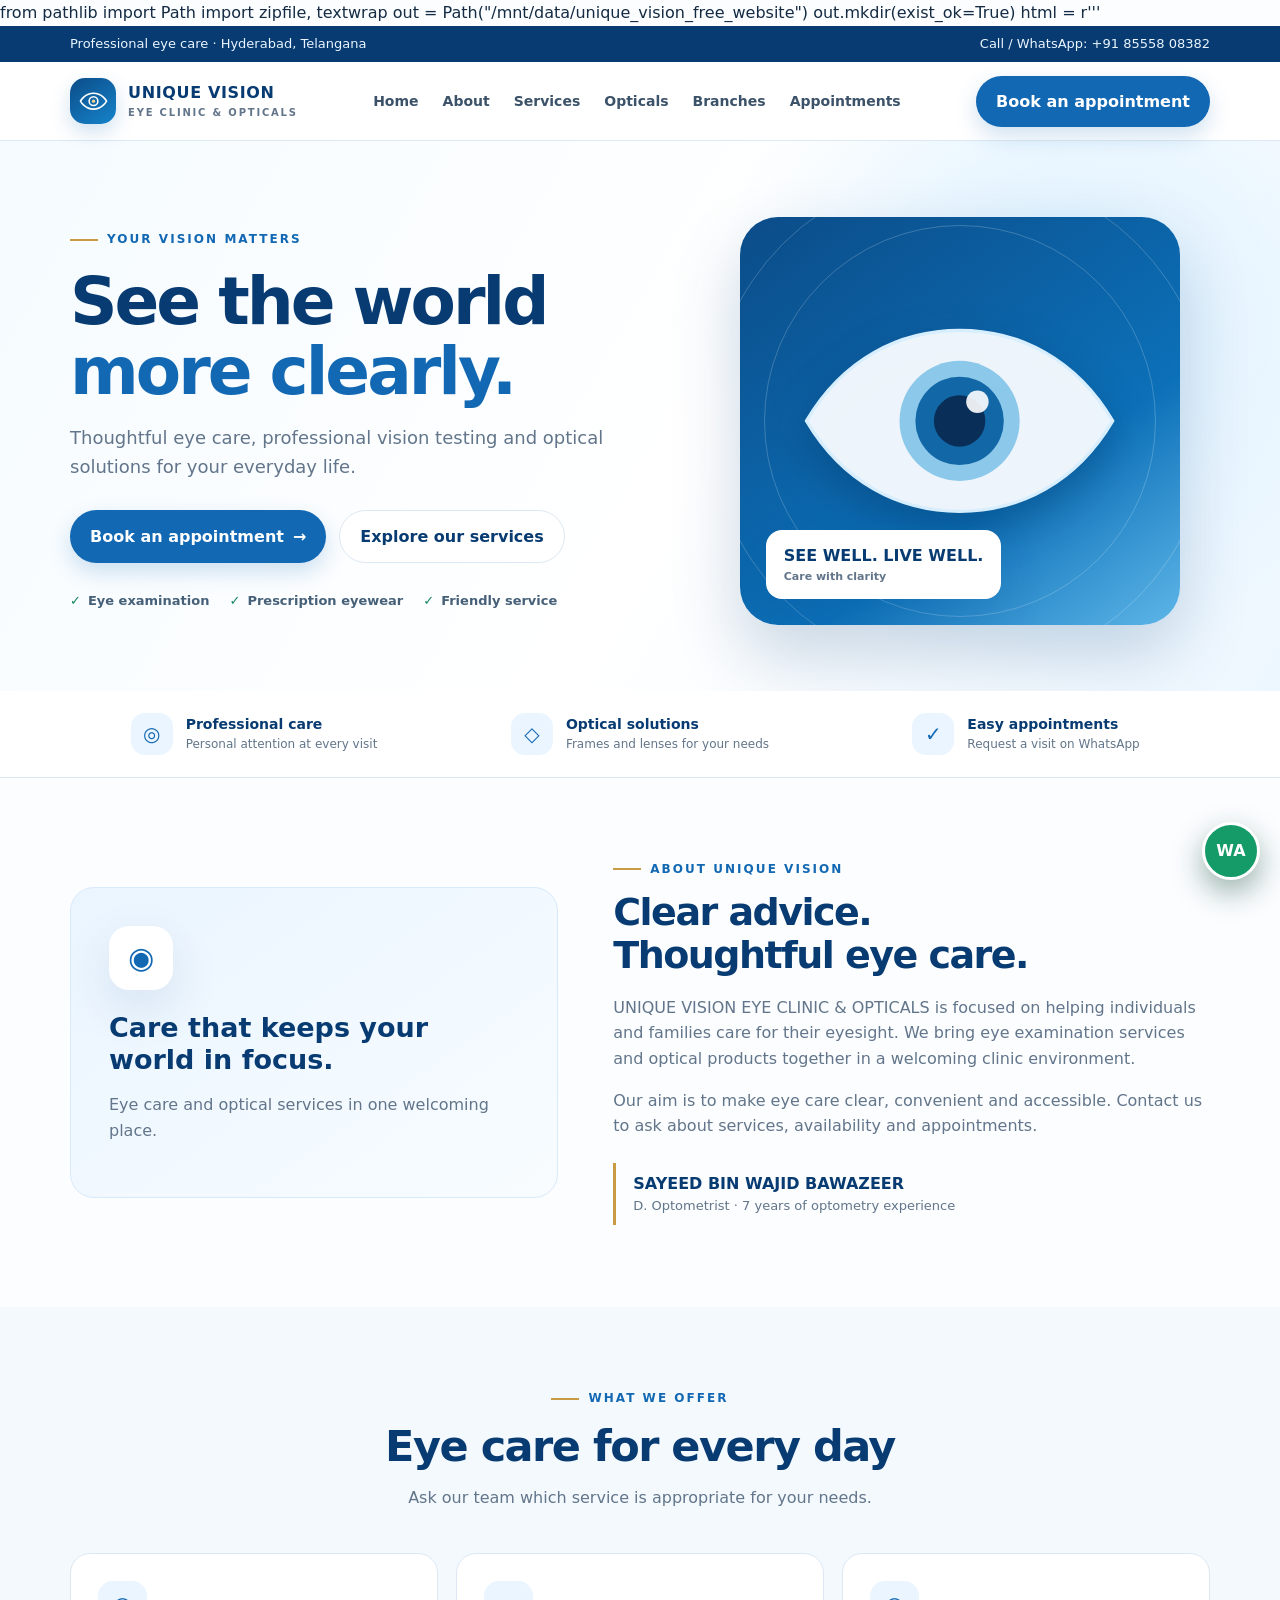
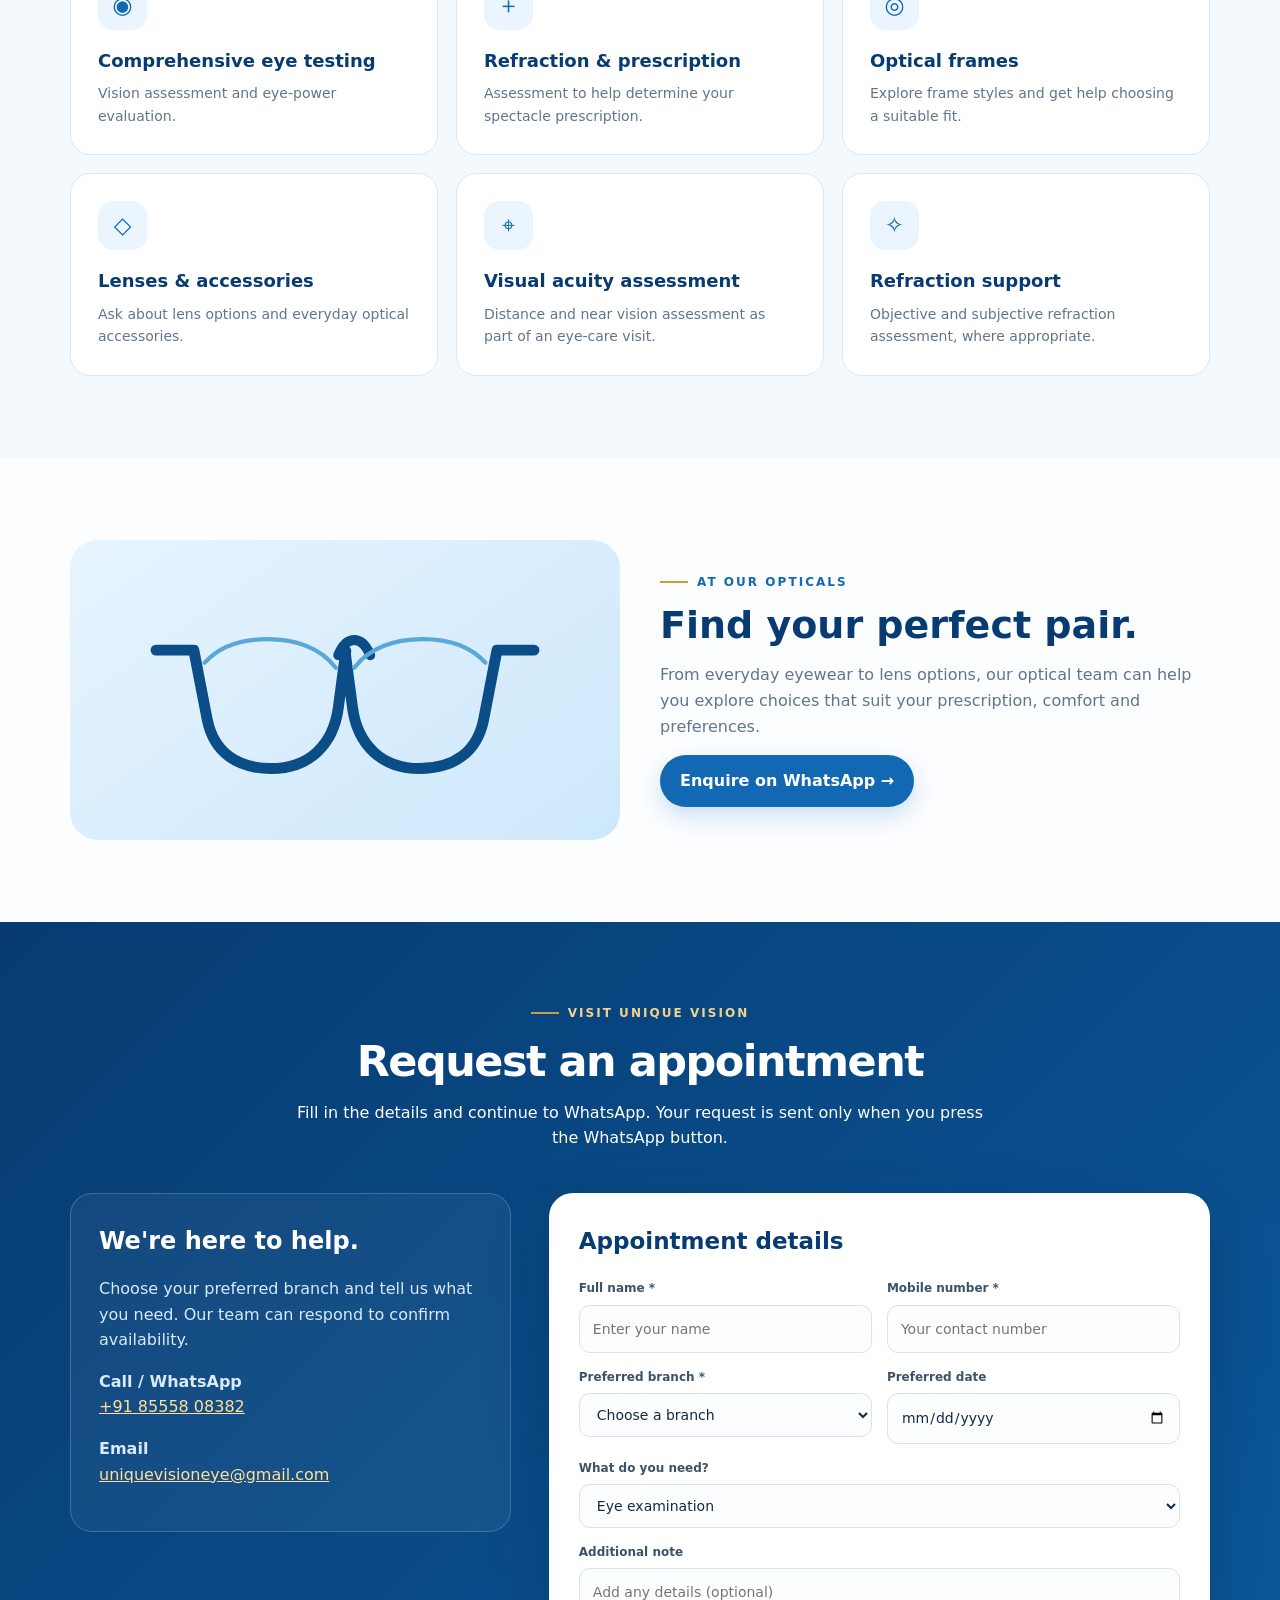
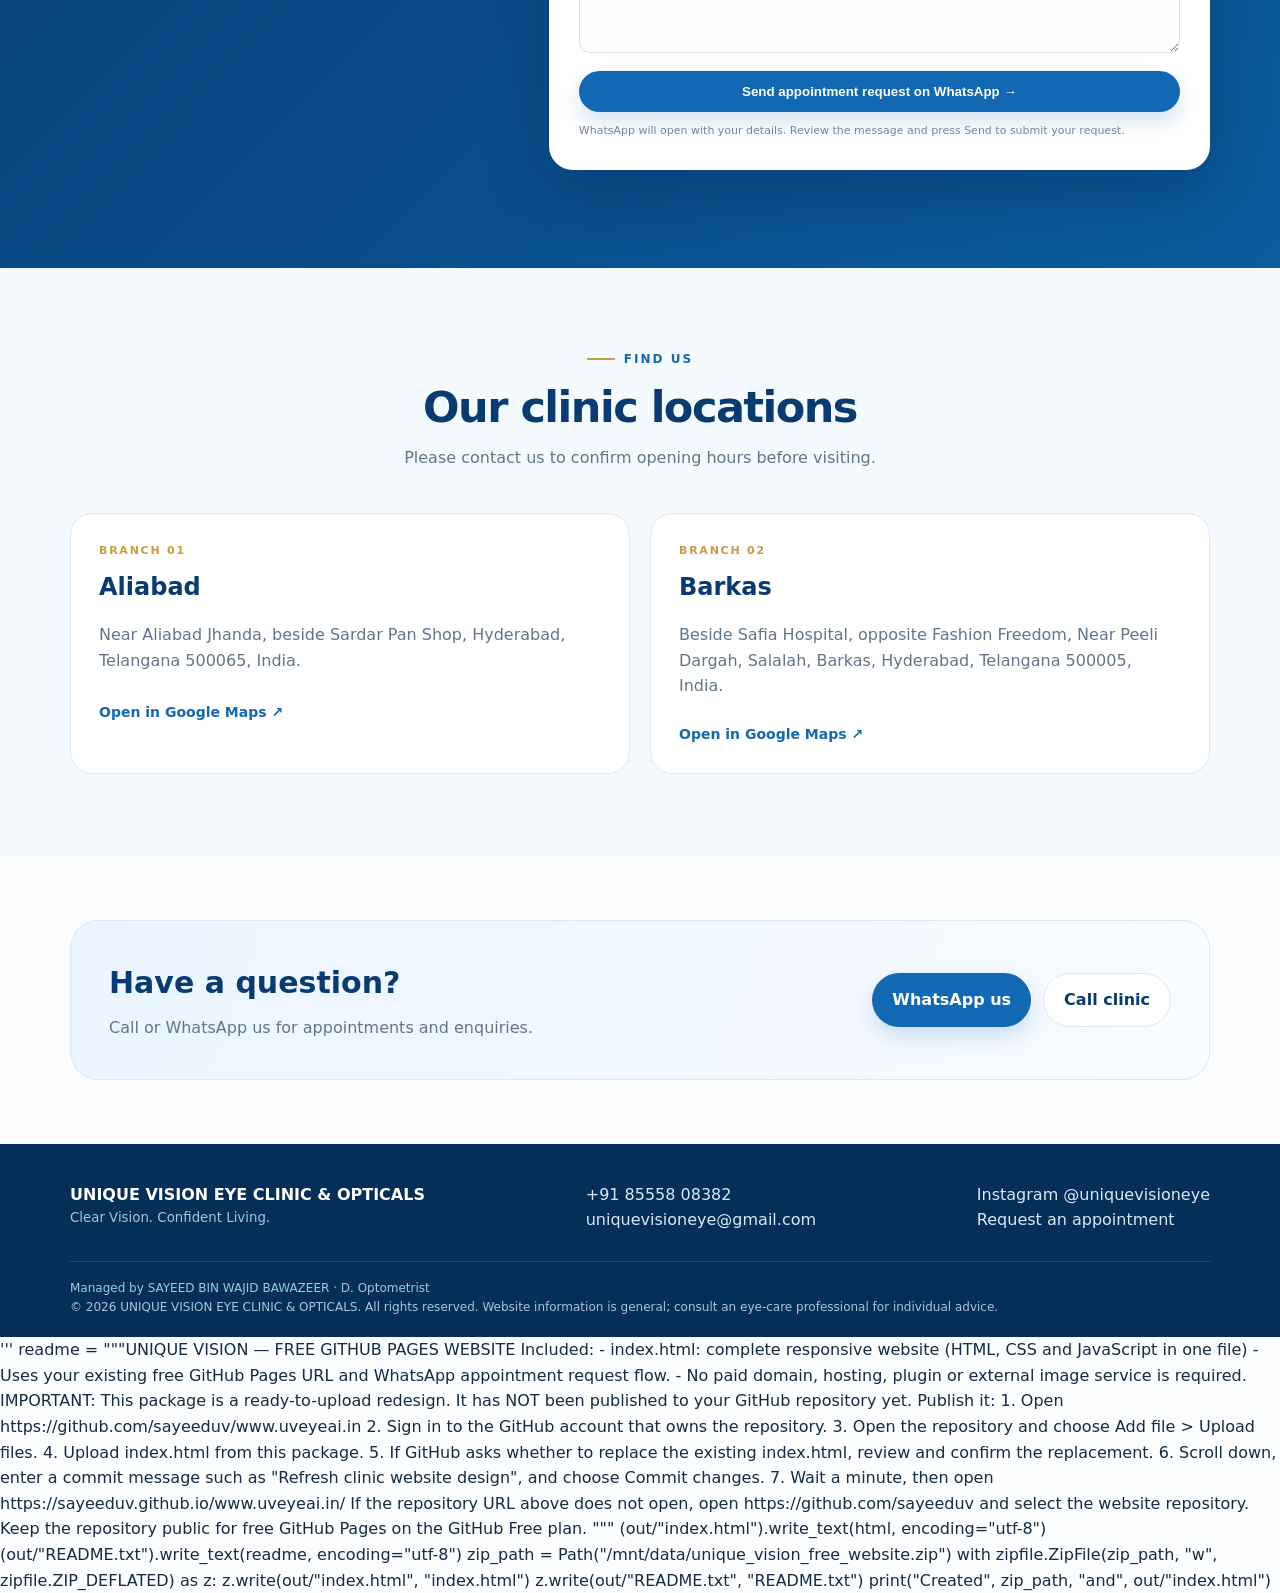
==== commit f3d13322: "Update print statement from 'Hello' to 'Goodbye'" ====
--- a/index.html
+++ b/index.html
@@ -1,94 +1,148 @@
-<!doctype html>
+from pathlib import Path
+import zipfile, textwrap
+
+out = Path("/mnt/data/unique_vision_free_website")
+out.mkdir(exist_ok=True)
+
+html = r'''<!doctype html>
 <html lang="en">
 <head>
   <meta charset="utf-8">
   <meta name="viewport" content="width=device-width, initial-scale=1">
-  <meta name="description" content="Unique Vision Eye Clinic & Opticals — eye examinations, vision care and optical solutions in Hyderabad.">
-  <meta name="theme-color" content="#082b55">
-  <title>Unique Vision Eye Clinic & Opticals</title>
-  <link rel="preconnect" href="https://fonts.googleapis.com">
-  <link rel="preconnect" href="https://fonts.gstatic.com" crossorigin>
-  <link href="https://fonts.googleapis.com/css2?family=DM+Sans:wght@400;500;600;700&family=Playfair+Display:wght@600;700&display=swap" rel="stylesheet">
-  <link rel="stylesheet" href="styles.css">
+  <meta name="theme-color" content="#073b72">
+  <meta name="description" content="UNIQUE VISION EYE CLINIC & OPTICALS — eye examinations, refraction, prescription eyewear and optical solutions in Hyderabad.">
+  <title>UNIQUE VISION EYE CLINIC & OPTICALS | Clear Vision. Confident Living.</title>
+  <style>
+    :root{--navy:#073b72;--blue:#1268b3;--sky:#eaf5ff;--gold:#c99b42;--ink:#142b43;--muted:#62758a;--white:#fff;--line:#dce8f3;--shadow:0 18px 50px rgba(7,59,114,.11);--radius:24px}
+    *{box-sizing:border-box}html{scroll-behavior:smooth}body{margin:0;font-family:Inter,ui-sans-serif,system-ui,-apple-system,"Segoe UI",sans-serif;color:var(--ink);background:#fbfdff;line-height:1.6}
+    a{color:inherit;text-decoration:none}.container{width:min(1140px,92%);margin:auto}
+    .topbar{background:var(--navy);color:#eaf5ff;font-size:13px;padding:8px 0}.topbar .container{display:flex;justify-content:space-between;gap:12px;flex-wrap:wrap}
+    header{position:sticky;top:0;z-index:20;background:rgba(255,255,255,.94);backdrop-filter:blur(14px);border-bottom:1px solid var(--line)}
+    .nav{min-height:78px;display:flex;align-items:center;justify-content:space-between;gap:22px}.brand{display:flex;align-items:center;gap:12px;font-weight:850;letter-spacing:.04em;color:var(--navy);line-height:1.15}.brand small{display:block;font-size:10px;letter-spacing:.18em;color:var(--muted);font-weight:700;margin-top:5px}
+    .brandmark{width:46px;height:46px;border-radius:15px;background:linear-gradient(145deg,#0b4c88,#1684cb);display:grid;place-items:center;color:#fff;box-shadow:0 8px 20px #1268b333}
+    .brandmark svg{width:29px}.links{display:flex;align-items:center;gap:24px;font-size:14px;font-weight:650;color:#3b5268}.links a:hover{color:var(--blue)}
+    .btn{display:inline-flex;align-items:center;justify-content:center;gap:9px;padding:13px 20px;border-radius:999px;background:var(--blue);color:#fff;font-weight:750;border:0;cursor:pointer;box-shadow:0 9px 22px #1268b333;transition:.2s}.btn:hover{transform:translateY(-2px);background:var(--navy)}.btn.secondary{background:#fff;color:var(--navy);border:1px solid var(--line);box-shadow:none}
+    .menu{display:none;border:1px solid var(--line);background:white;border-radius:12px;padding:9px 12px;font-size:20px;color:var(--navy)}
+    .hero{padding:76px 0 66px;overflow:hidden;background:radial-gradient(circle at 82% 35%,#d8efff 0,transparent 31%),linear-gradient(120deg,#f5fbff,#fff 55%,#edf7ff)}
+    .hero-grid{display:grid;grid-template-columns:1.08fr .92fr;align-items:center;gap:52px}.eyebrow{display:inline-flex;align-items:center;gap:9px;color:var(--blue);font-size:12px;letter-spacing:.17em;font-weight:850;text-transform:uppercase}.eyebrow:before{content:"";width:28px;height:2px;background:var(--gold)}
+    h1{font-size:clamp(40px,5.4vw,66px);line-height:1.05;letter-spacing:-.045em;color:var(--navy);margin:18px 0}.hero h1 span{color:var(--blue)}.lead{font-size:18px;color:var(--muted);max-width:580px}.actions{display:flex;gap:13px;flex-wrap:wrap;margin:28px 0}.checks{display:flex;gap:20px;flex-wrap:wrap;color:#466078;font-size:13px;font-weight:650}.checks span:before{content:"✓";color:#14875c;font-weight:900;margin-right:7px}
+    .visual{position:relative;min-height:390px;display:grid;place-items:center}.visual-card{width:min(440px,100%);aspect-ratio:1.08;border-radius:38px;background:linear-gradient(145deg,#0b4c88,#0c70b8 65%,#5eb6e8);box-shadow:0 30px 70px #073b7233;position:relative;overflow:hidden;display:grid;place-items:center}.visual-card:before,.visual-card:after{content:"";position:absolute;border:1px solid #ffffff33;border-radius:50%;width:390px;height:390px}.visual-card:after{width:500px;height:500px}.eye-art{position:relative;z-index:1;width:78%;filter:drop-shadow(0 18px 20px #002a5555)}.visual-tag{position:absolute;z-index:2;bottom:26px;left:26px;background:#fff;color:var(--navy);padding:13px 18px;border-radius:16px;font-weight:800;box-shadow:var(--shadow)}.visual-tag small{display:block;color:var(--muted);font-size:11px;font-weight:600}
+    .trust{padding:22px 0;background:white;border-bottom:1px solid var(--line)}.trust-grid{display:grid;grid-template-columns:repeat(3,1fr);gap:18px}.trust-item{display:flex;align-items:center;gap:13px;justify-content:center}.trust-icon{width:42px;height:42px;border-radius:14px;background:var(--sky);color:var(--blue);display:grid;place-items:center;font-size:20px}.trust-item b{display:block;color:var(--navy);font-size:14px}.trust-item small{color:var(--muted);font-size:12px}
+    section{padding:82px 0}.section-head{text-align:center;max-width:690px;margin:0 auto 42px}.section-head .eyebrow{justify-content:center}.section-head h2{font-size:clamp(30px,4vw,43px);line-height:1.13;letter-spacing:-.035em;color:var(--navy);margin:14px 0}.section-head p{color:var(--muted);margin:0}
+    .about-grid{display:grid;grid-template-columns:.9fr 1.1fr;gap:55px;align-items:center}.about-panel{background:linear-gradient(145deg,#eaf5ff,#f8fcff);padding:38px;border-radius:var(--radius);border:1px solid #d9eafa}.about-symbol{width:64px;height:64px;border-radius:20px;background:white;color:var(--blue);display:grid;place-items:center;font-size:30px;box-shadow:var(--shadow)}.about-panel h3{font-size:27px;color:var(--navy);line-height:1.2;margin:22px 0 10px}.about-panel p,.about-copy p{color:var(--muted)}.about-copy h2{font-size:38px;line-height:1.13;color:var(--navy);letter-spacing:-.04em;margin:12px 0 18px}.doctor{border-left:3px solid var(--gold);padding:8px 0 8px 17px;margin-top:24px}.doctor b{display:block;color:var(--navy)}.doctor span{font-size:13px;color:var(--muted)}
+    .services{background:#f4f9fe}.cards{display:grid;grid-template-columns:repeat(3,1fr);gap:18px}.service{padding:27px;background:white;border:1px solid var(--line);border-radius:20px;transition:.2s}.service:hover{transform:translateY(-5px);box-shadow:var(--shadow)}.service .ico{width:49px;height:49px;border-radius:15px;background:var(--sky);display:grid;place-items:center;color:var(--blue);font-size:23px}.service h3{color:var(--navy);font-size:18px;margin:17px 0 7px}.service p{color:var(--muted);font-size:14px;margin:0}
+    .optical-grid{display:grid;grid-template-columns:1fr 1fr;gap:40px;align-items:center}.optical-art{min-height:300px;border-radius:28px;background:linear-gradient(145deg,#e7f4ff,#cde8fb);display:grid;place-items:center;overflow:hidden}.glasses{width:78%;max-width:420px}.optical-copy h2{font-size:38px;line-height:1.12;color:var(--navy);margin:12px 0}.optical-copy p{color:var(--muted)}
+    .booking{background:linear-gradient(135deg,#073b72,#0b5b9d);color:white}.booking .section-head h2,.booking .section-head p{color:white}.booking .eyebrow{color:#f4d28b}.booking-grid{display:grid;grid-template-columns:.8fr 1.2fr;gap:38px;align-items:start}.booking-note{padding:28px;border:1px solid #ffffff30;border-radius:22px;background:#ffffff0d}.booking-note h3{font-size:24px;margin:0 0 12px}.booking-note p{color:#d9eafa}.booking-note a{color:#ffdf9a;text-decoration:underline}.form-card{background:white;color:var(--ink);padding:30px;border-radius:24px;box-shadow:0 25px 60px #00274c55}.form-card h3{color:var(--navy);margin:0 0 20px;font-size:23px}.form-grid{display:grid;grid-template-columns:1fr 1fr;gap:15px}.field{display:flex;flex-direction:column;gap:6px}.field.full{grid-column:1/-1}.field label{font-size:12px;font-weight:750;color:#3b5268}.field input,.field select,.field textarea{width:100%;border:1px solid #d7e3ee;border-radius:11px;padding:12px 13px;font:inherit;font-size:14px;color:var(--ink);background:#fbfdff;outline:none}.field input:focus,.field select:focus,.field textarea:focus{border-color:var(--blue);box-shadow:0 0 0 3px #1268b31a}.field textarea{min-height:85px;resize:vertical}.form-card .btn{width:100%;margin-top:18px}.hint{font-size:11px;color:#75879a;margin:10px 0 0}
+    .branches{background:#f5faff}.branch-grid{display:grid;grid-template-columns:1fr 1fr;gap:20px}.branch{background:white;border:1px solid var(--line);border-radius:22px;padding:28px}.branch-label{font-size:11px;letter-spacing:.16em;color:var(--gold);font-weight:900}.branch h3{font-size:24px;color:var(--navy);margin:8px 0}.branch p{color:var(--muted);min-height:55px}.branch a.map{display:inline-flex;color:var(--blue);font-weight:800;font-size:14px;margin-top:8px}
+    .contact{padding:64px 0}.contact-card{background:linear-gradient(110deg,#eaf5ff,#f9fcff);border:1px solid var(--line);border-radius:28px;padding:38px;display:flex;align-items:center;justify-content:space-between;gap:25px}.contact-card h2{color:var(--navy);font-size:30px;margin:0 0 8px}.contact-card p{color:var(--muted);margin:0}.contact-links{display:flex;gap:12px;flex-wrap:wrap}
+    footer{background:#052e58;color:#d7e9f8;padding:38px 0 20px}.foot{display:flex;justify-content:space-between;gap:25px;flex-wrap:wrap}.foot b{color:white}.foot a{color:#d7e9f8}.foot small{color:#a9c5dc}.copyright{border-top:1px solid #ffffff20;margin-top:28px;padding-top:17px;font-size:12px;color:#a9c5dc}
+    .wa-float{position:fixed;right:20px;bottom:20px;z-index:30;width:58px;height:58px;border-radius:50%;background:#159b68;color:white;display:grid;place-items:center;font-weight:900;box-shadow:0 12px 30px #003c2866;border:3px solid white}
+    @media(max-width:850px){.links{display:none;position:absolute;top:78px;left:0;right:0;background:white;padding:18px 5%;border-bottom:1px solid var(--line);flex-direction:column;align-items:flex-start}.links.open{display:flex}.menu{display:block}.nav>.btn{display:none}.hero-grid,.about-grid,.optical-grid,.booking-grid{grid-template-columns:1fr}.hero{padding:52px 0}.visual{min-height:310px}.visual-card{max-width:390px}.cards{grid-template-columns:repeat(2,1fr)}.about-grid{gap:28px}.booking-grid{gap:20px}}
+    @media(max-width:560px){.topbar .container{justify-content:center;text-align:center}.brand{font-size:13px}.brandmark{width:41px;height:41px}.hero h1{font-size:42px}.lead{font-size:16px}.trust-grid{grid-template-columns:1fr;gap:13px}.trust-item{justify-content:flex-start}.cards,.branch-grid,.form-grid{grid-template-columns:1fr}.field.full{grid-column:auto}section{padding:62px 0}.about-panel{padding:27px}.about-copy h2,.optical-copy h2{font-size:32px}.contact-card{padding:27px;align-items:flex-start;flex-direction:column}.form-card{padding:22px}.visual{min-height:275px}}
+  </style>
 </head>
 <body>
-<header class="site-header">
-  <a class="brand" href="#home" aria-label="Unique Vision home">
-    <span class="brand-mark">UV</span><span><strong>UNIQUE VISION</strong><small>EYE CLINIC & OPTICALS</small></span>
-  </a>
-  <button class="menu-toggle" aria-label="Toggle navigation" aria-expanded="false">☰</button>
-  <nav class="nav">
-    <a href="#home">Home</a><a href="#about">About</a><a href="#services">Services</a><a href="#opticals">Opticals</a><a href="#branches">Branches</a><a class="nav-cta" href="#appointment">Book Appointment</a>
-  </nav>
-</header>
+  <div class="topbar"><div class="container"><span>Professional eye care · Hyderabad, Telangana</span><span>Call / WhatsApp: +91 85558 08382</span></div></div>
+  <header><div class="container nav">
+    <a class="brand" href="#home" aria-label="Unique Vision home"><span class="brandmark"><svg viewBox="0 0 40 28" fill="none" aria-hidden="true"><path d="M2 14S8 3 20 3s18 11 18 11-6 11-18 11S2 14 2 14Z" stroke="white" stroke-width="2.2"/><circle cx="20" cy="14" r="6" stroke="white" stroke-width="2.2"/><circle cx="20" cy="14" r="2.3" fill="#f5d58d"/></svg></span><span>UNIQUE VISION<small>EYE CLINIC & OPTICALS</small></span></a>
+    <nav class="links" id="navlinks"><a href="#home">Home</a><a href="#about">About</a><a href="#services">Services</a><a href="#opticals">Opticals</a><a href="#branches">Branches</a><a href="#booking">Appointments</a></nav>
+    <a class="btn" href="#booking">Book an appointment</a><button class="menu" id="menuBtn" aria-label="Toggle navigation" aria-expanded="false">☰</button>
+  </div></header>
+  <main>
+    <section class="hero" id="home"><div class="container hero-grid">
+      <div><div class="eyebrow">Your vision matters</div><h1>See the world<br><span>more clearly.</span></h1><p class="lead">Thoughtful eye care, professional vision testing and optical solutions for your everyday life.</p>
+        <div class="actions"><a class="btn" href="#booking">Book an appointment <span>→</span></a><a class="btn secondary" href="#services">Explore our services</a></div>
+        <div class="checks"><span>Eye examination</span><span>Prescription eyewear</span><span>Friendly service</span></div>
+      </div>
+      <div class="visual"><div class="visual-card">
+        <svg class="eye-art" viewBox="0 0 520 330" fill="none" aria-label="Decorative eye illustration"><path d="M28 165C83 72 168 28 260 28s177 44 232 137c-55 93-140 137-232 137S83 258 28 165Z" fill="#F7FBFF" fill-opacity=".96"/><circle cx="260" cy="165" r="91" fill="#8CC8EA"/><circle cx="260" cy="165" r="67" fill="#1268A7"/><circle cx="260" cy="165" r="39" fill="#092F58"/><circle cx="287" cy="136" r="17" fill="white" fill-opacity=".9"/><path d="M28 165C83 72 168 28 260 28s177 44 232 137c-55 93-140 137-232 137S83 258 28 165Z" stroke="#D7EEFF" stroke-width="5"/></svg>
+        <div class="visual-tag">SEE WELL. LIVE WELL.<small>Care with clarity</small></div>
+      </div></div>
+    </div></section>
+    <div class="trust"><div class="container trust-grid">
+      <div class="trust-item"><span class="trust-icon">◎</span><div><b>Professional care</b><small>Personal attention at every visit</small></div></div>
+      <div class="trust-item"><span class="trust-icon">◇</span><div><b>Optical solutions</b><small>Frames and lenses for your needs</small></div></div>
+      <div class="trust-item"><span class="trust-icon">✓</span><div><b>Easy appointments</b><small>Request a visit on WhatsApp</small></div></div>
+    </div></div>
+    <section id="about"><div class="container about-grid">
+      <div class="about-panel"><div class="about-symbol">◉</div><h3>Care that keeps your world in focus.</h3><p>Eye care and optical services in one welcoming place.</p></div>
+      <div class="about-copy"><div class="eyebrow">About Unique Vision</div><h2>Clear advice.<br>Thoughtful eye care.</h2><p>UNIQUE VISION EYE CLINIC & OPTICALS is focused on helping individuals and families care for their eyesight. We bring eye examination services and optical products together in a welcoming clinic environment.</p><p>Our aim is to make eye care clear, convenient and accessible. Contact us to ask about services, availability and appointments.</p><div class="doctor"><b>SAYEED BIN WAJID BAWAZEER</b><span>D. Optometrist · 7 years of optometry experience</span></div></div>
+    </div></section>
+    <section class="services" id="services"><div class="container"><div class="section-head"><div class="eyebrow">What we offer</div><h2>Eye care for every day</h2><p>Ask our team which service is appropriate for your needs.</p></div>
+      <div class="cards">
+        <article class="service"><div class="ico">◉</div><h3>Comprehensive eye testing</h3><p>Vision assessment and eye-power evaluation.</p></article>
+        <article class="service"><div class="ico">＋</div><h3>Refraction & prescription</h3><p>Assessment to help determine your spectacle prescription.</p></article>
+        <article class="service"><div class="ico">◎</div><h3>Optical frames</h3><p>Explore frame styles and get help choosing a suitable fit.</p></article>
+        <article class="service"><div class="ico">◇</div><h3>Lenses & accessories</h3><p>Ask about lens options and everyday optical accessories.</p></article>
+        <article class="service"><div class="ico">⌖</div><h3>Visual acuity assessment</h3><p>Distance and near vision assessment as part of an eye-care visit.</p></article>
+        <article class="service"><div class="ico">✧</div><h3>Refraction support</h3><p>Objective and subjective refraction assessment, where appropriate.</p></article>
+      </div></div></section>
+    <section id="opticals"><div class="container optical-grid">
+      <div class="optical-art"><svg class="glasses" viewBox="0 0 500 230" fill="none" aria-label="Decorative eyeglasses illustration"><path d="M25 68h45l16 83c8 39 36 58 76 58 45 0 74-28 80-72l9-68h-1l9 68c6 44 35 72 80 72 40 0 68-19 76-58l16-83h44" stroke="#0B4D86" stroke-width="13" stroke-linecap="round" stroke-linejoin="round"/><path d="M242 74c5-12 11-18 19-18s14 6 19 18" stroke="#0B4D86" stroke-width="12" stroke-linecap="round"/><path d="M83 83c17-19 42-28 74-28 35 0 64 11 82 34M261 89c18-23 47-34 82-34 32 0 57 9 74 28" stroke="#5BA7D8" stroke-width="5" stroke-linecap="round"/></svg></div>
+      <div class="optical-copy"><div class="eyebrow">At our opticals</div><h2>Find your perfect pair.</h2><p>From everyday eyewear to lens options, our optical team can help you explore choices that suit your prescription, comfort and preferences.</p><a class="btn" href="https://wa.me/918555808382?text=Hello%20Unique%20Vision%2C%20I%20would%20like%20to%20enquire%20about%20frames%20and%20lenses." target="_blank" rel="noopener">Enquire on WhatsApp →</a></div>
+    </div></section>
+    <section class="booking" id="booking"><div class="container"><div class="section-head"><div class="eyebrow">Visit Unique Vision</div><h2>Request an appointment</h2><p>Fill in the details and continue to WhatsApp. Your request is sent only when you press the WhatsApp button.</p></div>
+      <div class="booking-grid"><div class="booking-note"><h3>We're here to help.</h3><p>Choose your preferred branch and tell us what you need. Our team can respond to confirm availability.</p><p><b>Call / WhatsApp</b><br><a href="tel:+918555808382">+91 85558 08382</a></p><p><b>Email</b><br><a href="mailto:uniquevisioneye@gmail.com">uniquevisioneye@gmail.com</a></p></div>
+        <form class="form-card" id="appointmentForm"><h3>Appointment details</h3><div class="form-grid">
+          <div class="field"><label for="fullName">Full name *</label><input id="fullName" name="name" required placeholder="Enter your name"></div>
+          <div class="field"><label for="mobile">Mobile number *</label><input id="mobile" name="mobile" type="tel" inputmode="numeric" pattern="[0-9+\s-]{10,15}" required placeholder="Your contact number"></div>
+          <div class="field"><label for="branch">Preferred branch *</label><select id="branch" name="branch" required><option value="">Choose a branch</option><option>Aliabad</option><option>Barkas – Near Peeli Dargah</option></select></div>
+          <div class="field"><label for="date">Preferred date</label><input id="date" name="date" type="date"></div>
+          <div class="field full"><label for="service">What do you need?</label><select id="service" name="service"><option>Eye examination</option><option>Eye-power check</option><option>Frames / spectacles</option><option>Lenses / optical enquiry</option><option>Other enquiry</option></select></div>
+          <div class="field full"><label for="note">Additional note</label><textarea id="note" name="note" placeholder="Add any details (optional)"></textarea></div>
+        </div><button class="btn" type="submit">Send appointment request on WhatsApp →</button><p class="hint">WhatsApp will open with your details. Review the message and press Send to submit your request.</p></form>
+      </div></div>
+    </section>
+    <section class="branches" id="branches"><div class="container"><div class="section-head"><div class="eyebrow">Find us</div><h2>Our clinic locations</h2><p>Please contact us to confirm opening hours before visiting.</p></div>
+      <div class="branch-grid">
+        <article class="branch"><div class="branch-label">BRANCH 01</div><h3>Aliabad</h3><p>Near Aliabad Jhanda, beside Sardar Pan Shop, Hyderabad, Telangana 500065, India.</p><a class="map" href="https://maps.app.goo.gl/WnrZyj3w8fr3St4A6" target="_blank" rel="noopener">Open in Google Maps ↗</a></article>
+        <article class="branch"><div class="branch-label">BRANCH 02</div><h3>Barkas</h3><p>Beside Safia Hospital, opposite Fashion Freedom, Near Peeli Dargah, Salalah, Barkas, Hyderabad, Telangana 500005, India.</p><a class="map" href="https://maps.app.goo.gl/BbQ8kZG4db479jTT6" target="_blank" rel="noopener">Open in Google Maps ↗</a></article>
+      </div></div>
+    </section>
+    <section class="contact"><div class="container"><div class="contact-card"><div><h2>Have a question?</h2><p>Call or WhatsApp us for appointments and enquiries.</p></div><div class="contact-links"><a class="btn" href="https://wa.me/918555808382" target="_blank" rel="noopener">WhatsApp us</a><a class="btn secondary" href="tel:+918555808382">Call clinic</a></div></div></div></section>
+  </main>
+  <footer><div class="container"><div class="foot"><div><b>UNIQUE VISION EYE CLINIC & OPTICALS</b><br><small>Clear Vision. Confident Living.</small></div><div><a href="tel:+918555808382">+91 85558 08382</a><br><a href="mailto:uniquevisioneye@gmail.com">uniquevisioneye@gmail.com</a></div><div><a href="https://www.instagram.com/uniquevisioneye/" target="_blank" rel="noopener">Instagram @uniquevisioneye</a><br><a href="#booking">Request an appointment</a></div></div><div class="copyright">Managed by SAYEED BIN WAJID BAWAZEER · D. Optometrist<br>© <span id="year"></span> UNIQUE VISION EYE CLINIC & OPTICALS. All rights reserved. Website information is general; consult an eye-care professional for individual advice.</div></div></footer>
+  <a class="wa-float" href="https://wa.me/918555808382" target="_blank" rel="noopener" aria-label="Chat with Unique Vision on WhatsApp">WA</a>
+  <script>
+    const menuBtn=document.getElementById('menuBtn'),nav=document.getElementById('navlinks');
+    menuBtn.addEventListener('click',()=>{const open=nav.classList.toggle('open');menuBtn.setAttribute('aria-expanded',String(open));});
+    nav.querySelectorAll('a').forEach(a=>a.addEventListener('click',()=>{nav.classList.remove('open');menuBtn.setAttribute('aria-expanded','false');}));
+    document.getElementById('year').textContent=new Date().getFullYear();
+    document.getElementById('appointmentForm').addEventListener('submit',e=>{
+      e.preventDefault();const f=new FormData(e.currentTarget);
+      const message=['Appointment request — UNIQUE VISION EYE CLINIC & OPTICALS',`Name: ${f.get('name')}`,`Mobile: ${f.get('mobile')}`,`Preferred branch: ${f.get('branch')}`,`Preferred date: ${f.get('date')||'Not specified'}`,`Service: ${f.get('service')}`,`Note: ${f.get('note')||'None'}`,'','Please confirm availability. I understand this is a request, not a confirmed booking.'].join('\n');
+      window.open('https://wa.me/918555808382?text='+encodeURIComponent(message),'_blank','noopener');
+    });
+  </script>
+</body>
+</html>'''
 
-<main>
-<section class="hero" id="home">
-  <div class="hero-content">
-    <span class="eyebrow">CLEAR VISION. CONFIDENT LIVING.</span>
-    <h1>See the world<br><em>more clearly.</em></h1>
-    <p>Thoughtful eye care, professional vision testing and optical solutions for your everyday life.</p>
-    <div class="hero-actions"><a class="button gold" href="#appointment">Book an appointment</a><a class="button outline" href="#services">Explore our services</a></div>
-    <div class="trust-line"><span>✓ Eye examination</span><span>✓ Prescription eyewear</span><span>✓ Friendly service</span></div>
-  </div>
-  <div class="hero-art" aria-label="Decorative eye-care illustration">
-    <div class="orbit orbit-one"></div><div class="orbit orbit-two"></div>
-    <div class="eye-symbol"><div class="iris"><div class="pupil"></div><i></i></div></div>
-    <div class="art-caption"><b>YOUR VISION MATTERS</b><span>Care with clarity</span></div>
-  </div>
-</section>
+readme = """UNIQUE VISION — FREE GITHUB PAGES WEBSITE
 
-<section class="quick-strip"><div><b>Professional care</b><span>Personal attention at every visit</span></div><div><b>Optical solutions</b><span>Frames and lenses for your needs</span></div><div><b>Easy appointments</b><span>Request a visit on WhatsApp</span></div></section>
+Included:
+- index.html: complete responsive website (HTML, CSS and JavaScript in one file)
+- Uses your existing free GitHub Pages URL and WhatsApp appointment request flow.
+- No paid domain, hosting, plugin or external image service is required.
 
-<section class="section about" id="about">
-  <div class="section-art"><div class="lens-card"><span class="lens-icon">◉</span><b>VISION<br>CARE</b><small>SEE WELL. LIVE WELL.</small></div></div>
-  <div class="section-copy"><span class="eyebrow">ABOUT UNIQUE VISION</span><h2>Care that keeps<br><em>your world in focus.</em></h2>
-    <p>UNIQUE VISION EYE CLINIC & OPTICALS is focused on helping individuals and families care for their eyesight. We bring eye examination services and optical products together in a welcoming clinic environment.</p>
-    <p>Our aim is to make eye care clear, convenient and accessible. Contact us to ask about services, availability and appointments.</p>
-    <div class="owner-note"><strong>SAYEED BIN WAJID BAWAZEER</strong><span>D. Optometrist · 7 years of optometry experience</span></div>
-    <a class="text-link" href="#appointment">Plan your visit →</a>
-  </div>
-</section>
+IMPORTANT:
+This package is a ready-to-upload redesign. It has NOT been published to your GitHub repository yet.
 
-<section class="section services-section" id="services">
-  <div class="section-heading"><span class="eyebrow">WHAT WE OFFER</span><h2>Eye care for every day</h2><p>Ask our team which service is appropriate for your needs.</p></div>
-  <div class="service-grid">
-    <article class="service-card"><span class="service-icon">◉</span><h3>Comprehensive eye testing</h3><p>Vision assessment and eye-power evaluation.</p></article>
-    <article class="service-card"><span class="service-icon">＋</span><h3>Refraction & prescription</h3><p>Assessment to help determine your spectacle prescription.</p></article>
-    <article class="service-card"><span class="service-icon">◎</span><h3>Optical frames</h3><p>Explore frame styles and get help choosing a suitable fit.</p></article>
-    <article class="service-card"><span class="service-icon">◇</span><h3>Lenses & accessories</h3><p>Ask about lens options and everyday optical accessories.</p></article>
-    <article class="service-card"><span class="service-icon">⌖</span><h3>Visual acuity assessment</h3><p>Distance and near vision assessment as part of an eye-care visit.</p></article>
-    <article class="service-card"><span class="service-icon">✧</span><h3>Refraction support</h3><p>Objective and subjective refraction assessment, where appropriate.</p></article>
-  </div>
-</section>
+Publish it:
+1. Open https://github.com/sayeeduv/www.uveyeai.in
+2. Sign in to the GitHub account that owns the repository.
+3. Open the repository and choose Add file > Upload files.
+4. Upload index.html from this package.
+5. If GitHub asks whether to replace the existing index.html, review and confirm the replacement.
+6. Scroll down, enter a commit message such as "Refresh clinic website design", and choose Commit changes.
+7. Wait a minute, then open https://sayeeduv.github.io/www.uveyeai.in/
 
-<section class="opticals" id="opticals"><div class="optical-copy"><span class="eyebrow">AT OUR OPTICALS</span><h2>Find your<br><em>perfect pair.</em></h2><p>From everyday eyewear to lens options, our optical team can help you explore choices that suit your prescription, comfort and preferences.</p><a class="button gold" href="#appointment">Enquire on WhatsApp</a></div><div class="frames" aria-hidden="true"><div class="frame frame-one"></div><div class="frame frame-two"></div><div class="frame frame-three"></div></div></section>
-
-<section class="section appointment-section" id="appointment">
-  <div class="section-heading"><span class="eyebrow">VISIT UNIQUE VISION</span><h2>Request an appointment</h2><p>Fill in the details and continue to WhatsApp. Your request is sent only when you press the WhatsApp button.</p></div>
-  <form id="appointment-form" class="appointment-form">
-    <label>Full name<input name="name" autocomplete="name" required maxlength="80" placeholder="Enter your name"></label>
-    <label>Mobile number<input name="phone" type="tel" inputmode="tel" required maxlength="20" placeholder="Your contact number"></label>
-    <label>Preferred branch<select name="branch" required><option value="">Choose a branch</option><option>Aliabad</option><option>Barkas – Near Peeli Dargah</option></select></label>
-    <label>Preferred date<input name="date" type="date" required></label>
-    <label class="full">What do you need?<select name="service"><option>Eye examination</option><option>Eye-power check</option><option>Frames / spectacles</option><option>Lenses / optical enquiry</option><option>Other enquiry</option></select></label>
-    <label class="full">Additional note<textarea name="note" rows="3" maxlength="500" placeholder="Optional message"></textarea></label>
-    <button class="button gold full" type="submit">Send appointment request on WhatsApp</button>
-    <p class="form-note full" id="form-status" role="status">This is an appointment request, not a confirmed booking. The clinic will respond to confirm availability.</p>
-  </form>
-</section>
-
-<section class="section branches-section" id="branches">
-  <div class="section-heading"><span class="eyebrow">FIND US</span><h2>Our clinic locations</h2><p>Please contact us to confirm opening hours before visiting.</p></div>
-  <div class="branch-grid">
-    <article class="branch-card"><span class="branch-label">BRANCH 01</span><h3>Aliabad</h3><p>Near Aliabad Jhanda, beside Sardar Pan Shop, Hyderabad, Telangana 500065, India.</p><a href="https://maps.app.goo.gl/WnrZyj3w8fr3St4A6" target="_blank" rel="noopener">Open in Google Maps ↗</a></article>
-    <article class="branch-card"><span class="branch-label">BRANCH 02</span><h3>Barkas</h3><p>Beside Safia Hospital, opposite Fashion Freedom, Near Peeli Dargah, Salalah, Barkas, Hyderabad, Telangana 500005, India.</p><a href="https://maps.app.goo.gl/BbQ8kZG4db479jTT6" target="_blank" rel="noopener">Open in Google Maps ↗</a></article>
-  </div>
-</section>
-
-<section class="contact-band"><div><span class="eyebrow">HAVE A QUESTION?</span><h2>We're happy to help.</h2><p>Call or WhatsApp us for appointments and enquiries.</p><p class="contact-detail">Phone / WhatsApp: <a href="tel:+918555808382">+91 85558 08382</a><br>Email: <a href="mailto:uniquevisioneye@gmail.com">uniquevisioneye@gmail.com</a><br>Website: <a href="https://uveyeai.in" target="_blank" rel="noopener">uveyeai.in</a></p></div><a class="button gold" href="https://wa.me/918555808382" target="_blank" rel="noopener">WhatsApp: 8555808382</a></section>
-</main>
-<footer class="footer"><a class="brand footer-brand" href="#home"><span class="brand-mark">UV</span><span><strong>UNIQUE VISION</strong><small>EYE CLINIC & OPTICALS</small></span></a><div><a href="tel:+918555808382">+91 85558 08382</a><a href="mailto:uniquevisioneye@gmail.com">uniquevisioneye@gmail.com</a><a href="https://www.instagram.com/uniquevisioneye/" target="_blank" rel="noopener">Instagram @uniquevisioneye</a><a href="https://uveyeai.in" target="_blank" rel="noopener">uveyeai.in</a></div><p>Managed by SAYEED BIN WAJID BAWAZEER · D. Optometrist</p><p>© <span id="year"></span> UNIQUE VISION EYE CLINIC & OPTICALS. All rights reserved.</p><small>Website information is general. Please consult an eye-care professional for individual advice.</small></footer>
-<a class="floating-wa" href="https://wa.me/918555808382" target="_blank" rel="noopener" aria-label="Chat with Unique Vision on WhatsApp">WA</a>
-<script src="script.js"></script>
-</body></html>+If the repository URL above does not open, open https://github.com/sayeeduv and select the website repository.
+Keep the repository public for free GitHub Pages on the GitHub Free plan.
+"""
+(out/"index.html").write_text(html, encoding="utf-8")
+(out/"README.txt").write_text(readme, encoding="utf-8")
+zip_path = Path("/mnt/data/unique_vision_free_website.zip")
+with zipfile.ZipFile(zip_path, "w", zipfile.ZIP_DEFLATED) as z:
+    z.write(out/"index.html", "index.html")
+    z.write(out/"README.txt", "README.txt")
+print("Created", zip_path, "and", out/"index.html")
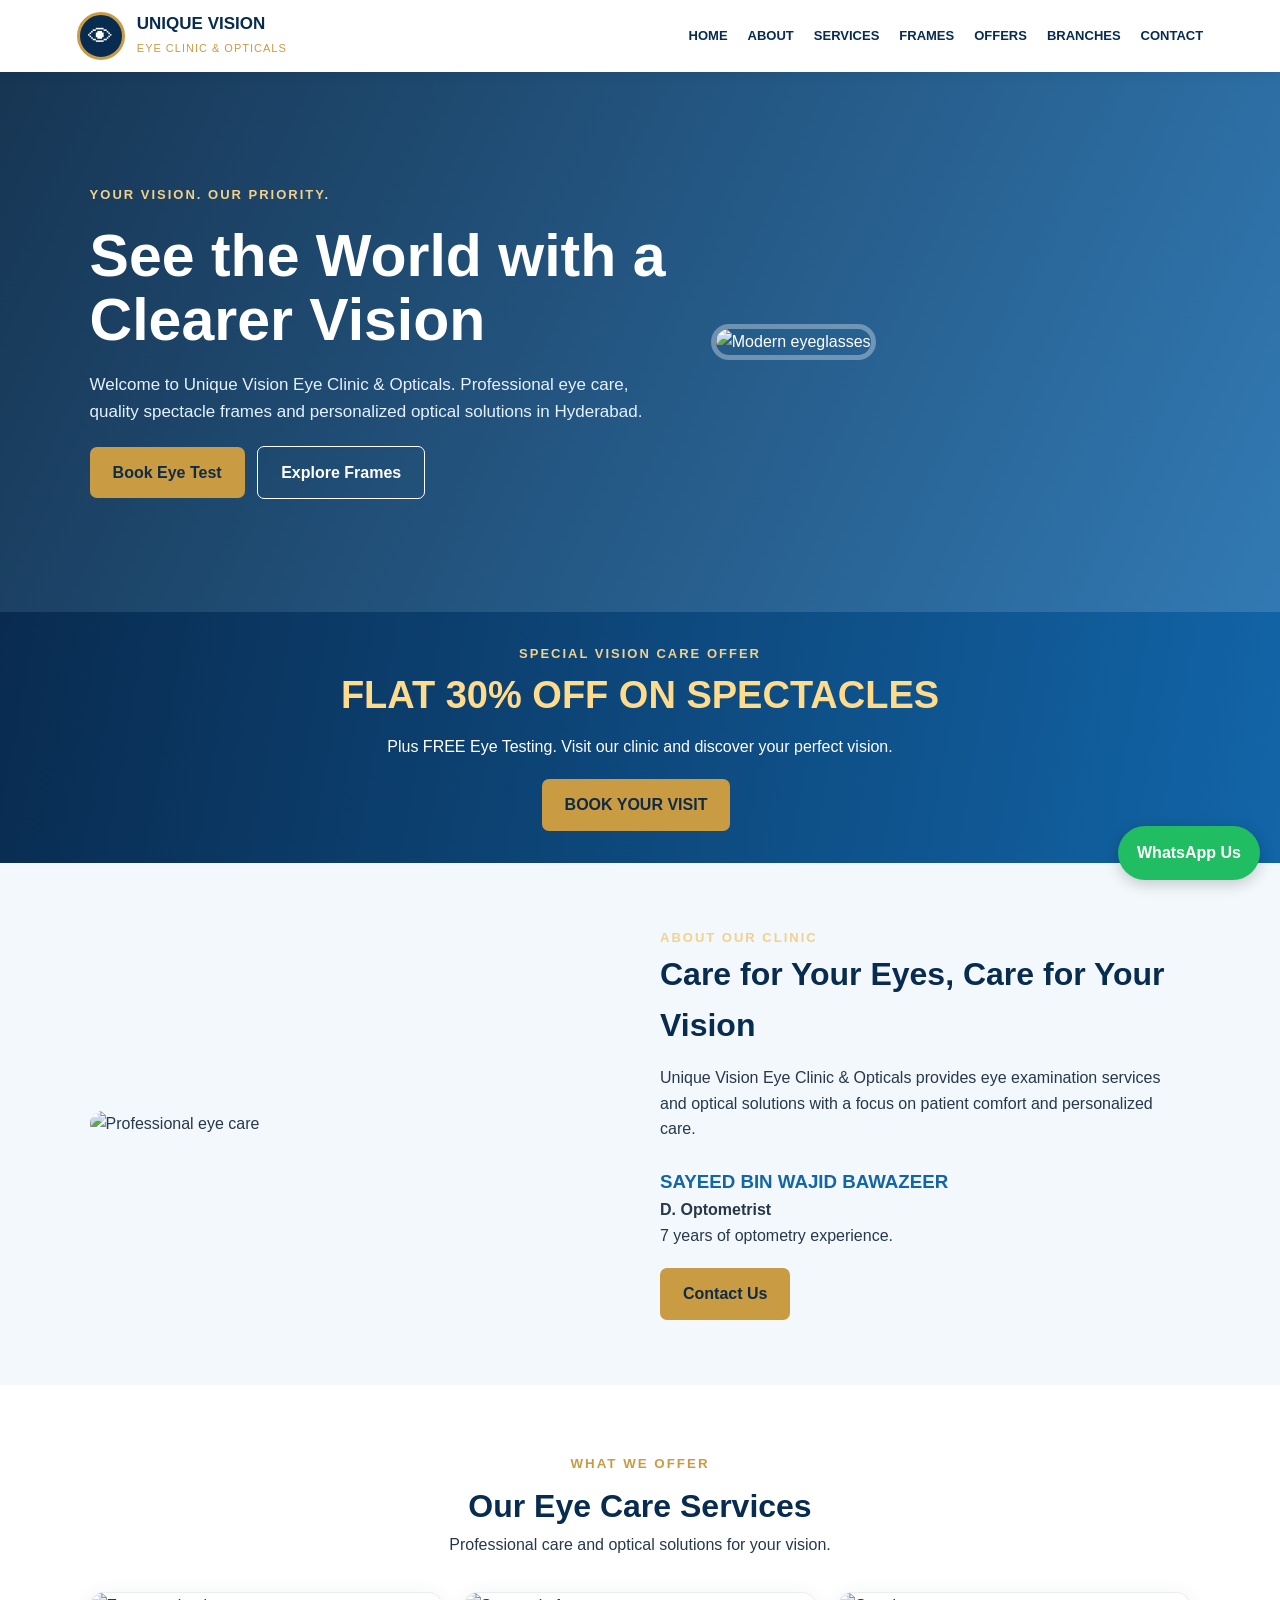
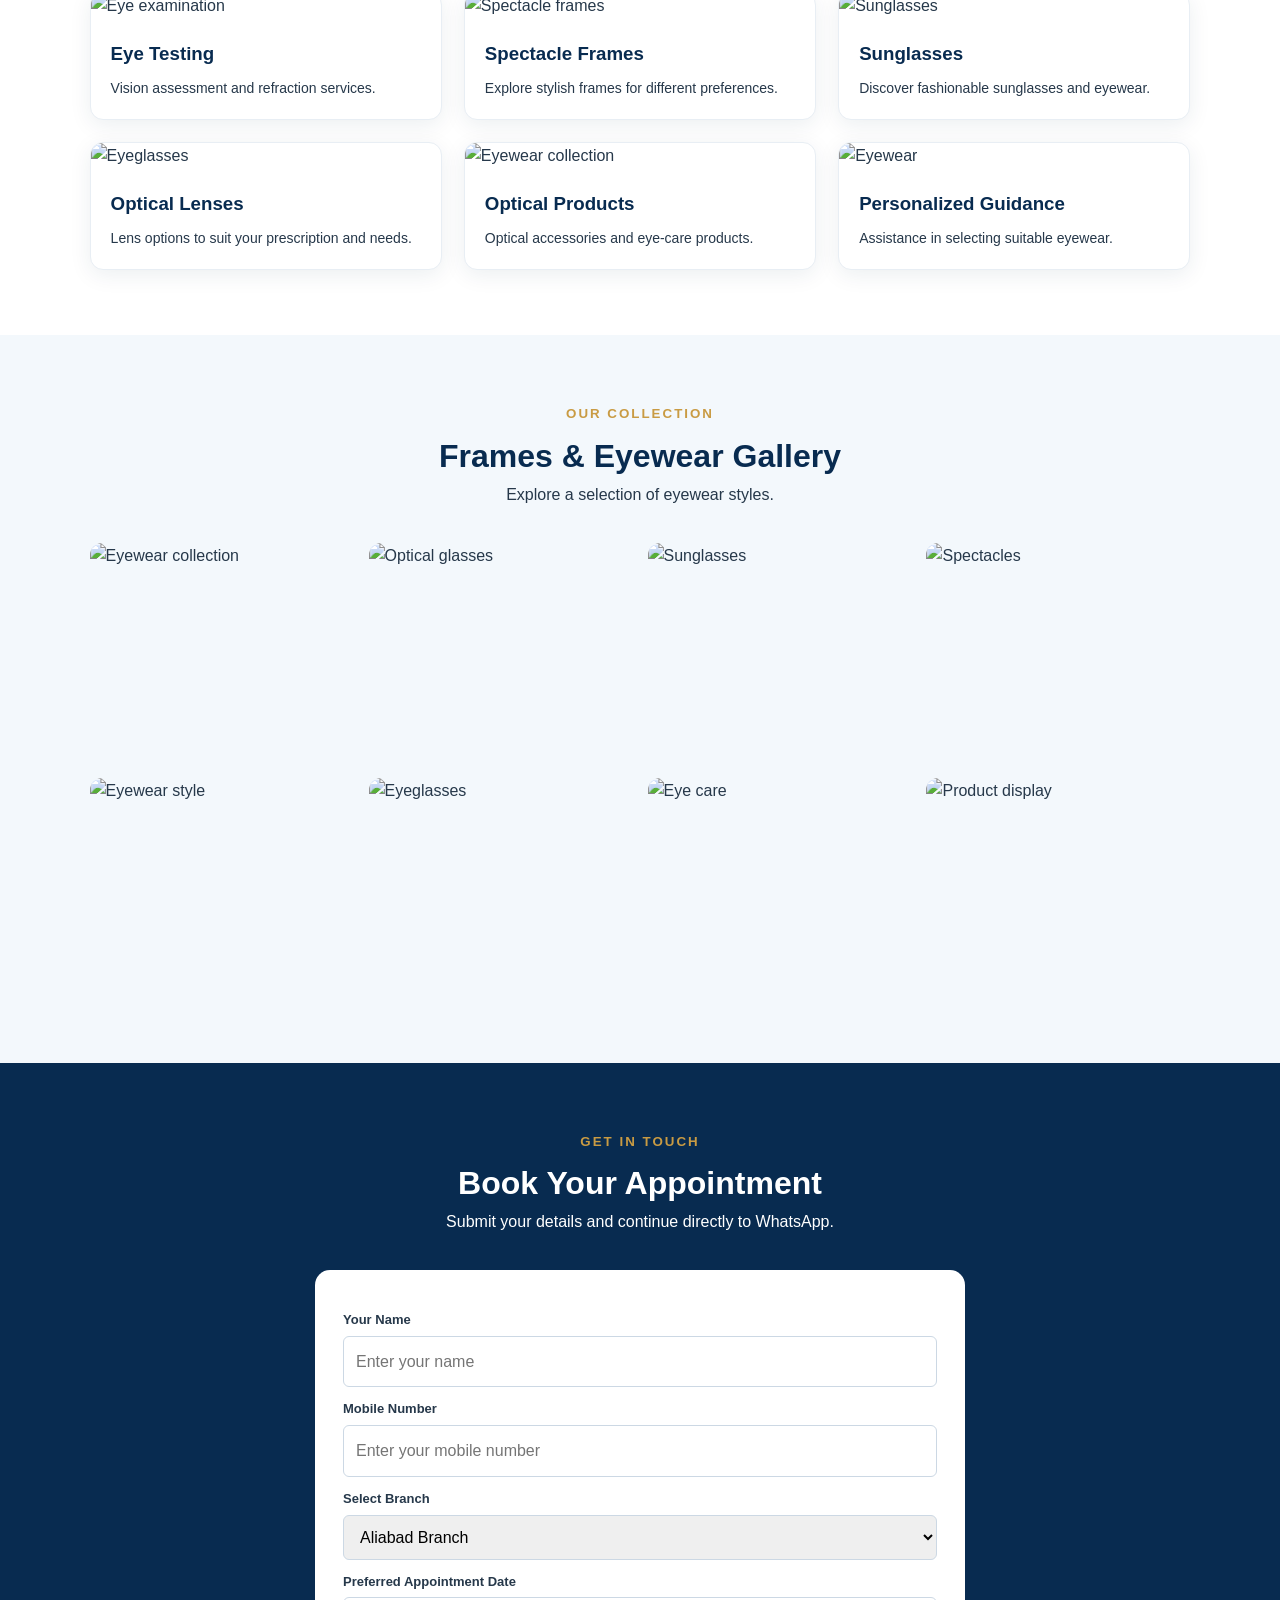
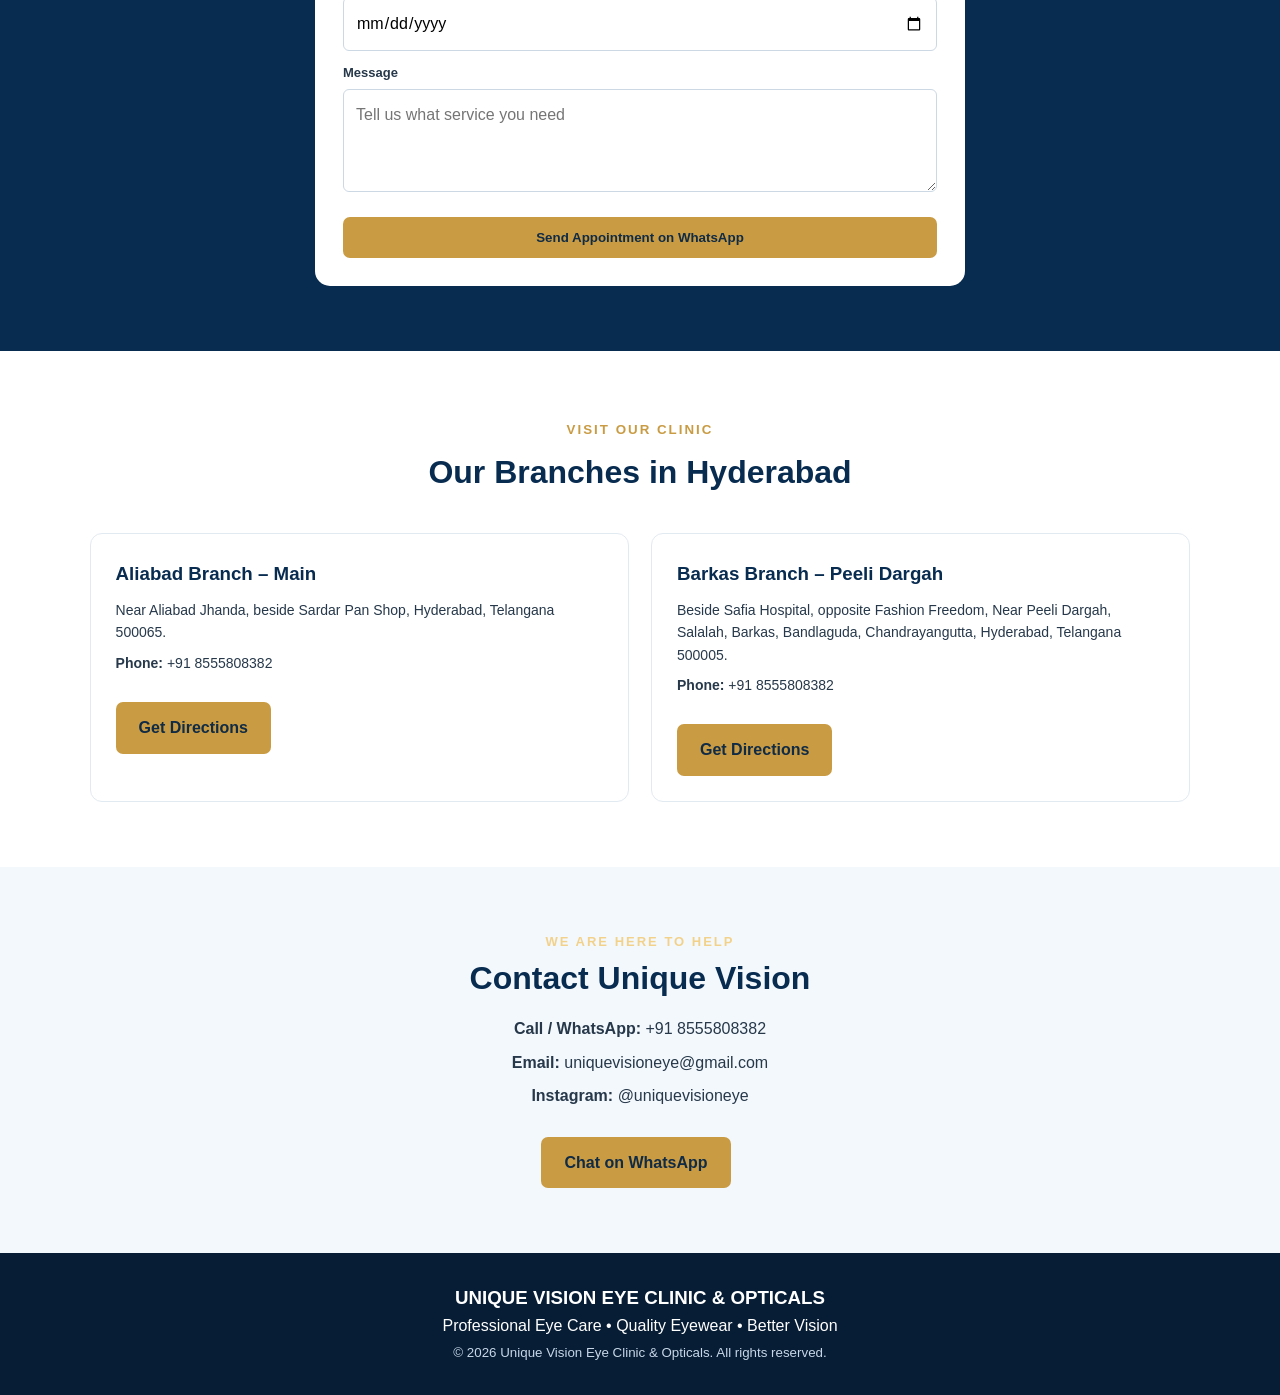
==== commit 3235e666: "Update index.html" ====
--- a/index.html
+++ b/index.html
@@ -1,148 +1,313 @@
-from pathlib import Path
-import zipfile, textwrap
-
-out = Path("/mnt/data/unique_vision_free_website")
-out.mkdir(exist_ok=True)
-
-html = r'''<!doctype html>
+
+<!DOCTYPE html>
 <html lang="en">
 <head>
-  <meta charset="utf-8">
-  <meta name="viewport" content="width=device-width, initial-scale=1">
-  <meta name="theme-color" content="#073b72">
-  <meta name="description" content="UNIQUE VISION EYE CLINIC & OPTICALS — eye examinations, refraction, prescription eyewear and optical solutions in Hyderabad.">
-  <title>UNIQUE VISION EYE CLINIC & OPTICALS | Clear Vision. Confident Living.</title>
-  <style>
-    :root{--navy:#073b72;--blue:#1268b3;--sky:#eaf5ff;--gold:#c99b42;--ink:#142b43;--muted:#62758a;--white:#fff;--line:#dce8f3;--shadow:0 18px 50px rgba(7,59,114,.11);--radius:24px}
-    *{box-sizing:border-box}html{scroll-behavior:smooth}body{margin:0;font-family:Inter,ui-sans-serif,system-ui,-apple-system,"Segoe UI",sans-serif;color:var(--ink);background:#fbfdff;line-height:1.6}
-    a{color:inherit;text-decoration:none}.container{width:min(1140px,92%);margin:auto}
-    .topbar{background:var(--navy);color:#eaf5ff;font-size:13px;padding:8px 0}.topbar .container{display:flex;justify-content:space-between;gap:12px;flex-wrap:wrap}
-    header{position:sticky;top:0;z-index:20;background:rgba(255,255,255,.94);backdrop-filter:blur(14px);border-bottom:1px solid var(--line)}
-    .nav{min-height:78px;display:flex;align-items:center;justify-content:space-between;gap:22px}.brand{display:flex;align-items:center;gap:12px;font-weight:850;letter-spacing:.04em;color:var(--navy);line-height:1.15}.brand small{display:block;font-size:10px;letter-spacing:.18em;color:var(--muted);font-weight:700;margin-top:5px}
-    .brandmark{width:46px;height:46px;border-radius:15px;background:linear-gradient(145deg,#0b4c88,#1684cb);display:grid;place-items:center;color:#fff;box-shadow:0 8px 20px #1268b333}
-    .brandmark svg{width:29px}.links{display:flex;align-items:center;gap:24px;font-size:14px;font-weight:650;color:#3b5268}.links a:hover{color:var(--blue)}
-    .btn{display:inline-flex;align-items:center;justify-content:center;gap:9px;padding:13px 20px;border-radius:999px;background:var(--blue);color:#fff;font-weight:750;border:0;cursor:pointer;box-shadow:0 9px 22px #1268b333;transition:.2s}.btn:hover{transform:translateY(-2px);background:var(--navy)}.btn.secondary{background:#fff;color:var(--navy);border:1px solid var(--line);box-shadow:none}
-    .menu{display:none;border:1px solid var(--line);background:white;border-radius:12px;padding:9px 12px;font-size:20px;color:var(--navy)}
-    .hero{padding:76px 0 66px;overflow:hidden;background:radial-gradient(circle at 82% 35%,#d8efff 0,transparent 31%),linear-gradient(120deg,#f5fbff,#fff 55%,#edf7ff)}
-    .hero-grid{display:grid;grid-template-columns:1.08fr .92fr;align-items:center;gap:52px}.eyebrow{display:inline-flex;align-items:center;gap:9px;color:var(--blue);font-size:12px;letter-spacing:.17em;font-weight:850;text-transform:uppercase}.eyebrow:before{content:"";width:28px;height:2px;background:var(--gold)}
-    h1{font-size:clamp(40px,5.4vw,66px);line-height:1.05;letter-spacing:-.045em;color:var(--navy);margin:18px 0}.hero h1 span{color:var(--blue)}.lead{font-size:18px;color:var(--muted);max-width:580px}.actions{display:flex;gap:13px;flex-wrap:wrap;margin:28px 0}.checks{display:flex;gap:20px;flex-wrap:wrap;color:#466078;font-size:13px;font-weight:650}.checks span:before{content:"✓";color:#14875c;font-weight:900;margin-right:7px}
-    .visual{position:relative;min-height:390px;display:grid;place-items:center}.visual-card{width:min(440px,100%);aspect-ratio:1.08;border-radius:38px;background:linear-gradient(145deg,#0b4c88,#0c70b8 65%,#5eb6e8);box-shadow:0 30px 70px #073b7233;position:relative;overflow:hidden;display:grid;place-items:center}.visual-card:before,.visual-card:after{content:"";position:absolute;border:1px solid #ffffff33;border-radius:50%;width:390px;height:390px}.visual-card:after{width:500px;height:500px}.eye-art{position:relative;z-index:1;width:78%;filter:drop-shadow(0 18px 20px #002a5555)}.visual-tag{position:absolute;z-index:2;bottom:26px;left:26px;background:#fff;color:var(--navy);padding:13px 18px;border-radius:16px;font-weight:800;box-shadow:var(--shadow)}.visual-tag small{display:block;color:var(--muted);font-size:11px;font-weight:600}
-    .trust{padding:22px 0;background:white;border-bottom:1px solid var(--line)}.trust-grid{display:grid;grid-template-columns:repeat(3,1fr);gap:18px}.trust-item{display:flex;align-items:center;gap:13px;justify-content:center}.trust-icon{width:42px;height:42px;border-radius:14px;background:var(--sky);color:var(--blue);display:grid;place-items:center;font-size:20px}.trust-item b{display:block;color:var(--navy);font-size:14px}.trust-item small{color:var(--muted);font-size:12px}
-    section{padding:82px 0}.section-head{text-align:center;max-width:690px;margin:0 auto 42px}.section-head .eyebrow{justify-content:center}.section-head h2{font-size:clamp(30px,4vw,43px);line-height:1.13;letter-spacing:-.035em;color:var(--navy);margin:14px 0}.section-head p{color:var(--muted);margin:0}
-    .about-grid{display:grid;grid-template-columns:.9fr 1.1fr;gap:55px;align-items:center}.about-panel{background:linear-gradient(145deg,#eaf5ff,#f8fcff);padding:38px;border-radius:var(--radius);border:1px solid #d9eafa}.about-symbol{width:64px;height:64px;border-radius:20px;background:white;color:var(--blue);display:grid;place-items:center;font-size:30px;box-shadow:var(--shadow)}.about-panel h3{font-size:27px;color:var(--navy);line-height:1.2;margin:22px 0 10px}.about-panel p,.about-copy p{color:var(--muted)}.about-copy h2{font-size:38px;line-height:1.13;color:var(--navy);letter-spacing:-.04em;margin:12px 0 18px}.doctor{border-left:3px solid var(--gold);padding:8px 0 8px 17px;margin-top:24px}.doctor b{display:block;color:var(--navy)}.doctor span{font-size:13px;color:var(--muted)}
-    .services{background:#f4f9fe}.cards{display:grid;grid-template-columns:repeat(3,1fr);gap:18px}.service{padding:27px;background:white;border:1px solid var(--line);border-radius:20px;transition:.2s}.service:hover{transform:translateY(-5px);box-shadow:var(--shadow)}.service .ico{width:49px;height:49px;border-radius:15px;background:var(--sky);display:grid;place-items:center;color:var(--blue);font-size:23px}.service h3{color:var(--navy);font-size:18px;margin:17px 0 7px}.service p{color:var(--muted);font-size:14px;margin:0}
-    .optical-grid{display:grid;grid-template-columns:1fr 1fr;gap:40px;align-items:center}.optical-art{min-height:300px;border-radius:28px;background:linear-gradient(145deg,#e7f4ff,#cde8fb);display:grid;place-items:center;overflow:hidden}.glasses{width:78%;max-width:420px}.optical-copy h2{font-size:38px;line-height:1.12;color:var(--navy);margin:12px 0}.optical-copy p{color:var(--muted)}
-    .booking{background:linear-gradient(135deg,#073b72,#0b5b9d);color:white}.booking .section-head h2,.booking .section-head p{color:white}.booking .eyebrow{color:#f4d28b}.booking-grid{display:grid;grid-template-columns:.8fr 1.2fr;gap:38px;align-items:start}.booking-note{padding:28px;border:1px solid #ffffff30;border-radius:22px;background:#ffffff0d}.booking-note h3{font-size:24px;margin:0 0 12px}.booking-note p{color:#d9eafa}.booking-note a{color:#ffdf9a;text-decoration:underline}.form-card{background:white;color:var(--ink);padding:30px;border-radius:24px;box-shadow:0 25px 60px #00274c55}.form-card h3{color:var(--navy);margin:0 0 20px;font-size:23px}.form-grid{display:grid;grid-template-columns:1fr 1fr;gap:15px}.field{display:flex;flex-direction:column;gap:6px}.field.full{grid-column:1/-1}.field label{font-size:12px;font-weight:750;color:#3b5268}.field input,.field select,.field textarea{width:100%;border:1px solid #d7e3ee;border-radius:11px;padding:12px 13px;font:inherit;font-size:14px;color:var(--ink);background:#fbfdff;outline:none}.field input:focus,.field select:focus,.field textarea:focus{border-color:var(--blue);box-shadow:0 0 0 3px #1268b31a}.field textarea{min-height:85px;resize:vertical}.form-card .btn{width:100%;margin-top:18px}.hint{font-size:11px;color:#75879a;margin:10px 0 0}
-    .branches{background:#f5faff}.branch-grid{display:grid;grid-template-columns:1fr 1fr;gap:20px}.branch{background:white;border:1px solid var(--line);border-radius:22px;padding:28px}.branch-label{font-size:11px;letter-spacing:.16em;color:var(--gold);font-weight:900}.branch h3{font-size:24px;color:var(--navy);margin:8px 0}.branch p{color:var(--muted);min-height:55px}.branch a.map{display:inline-flex;color:var(--blue);font-weight:800;font-size:14px;margin-top:8px}
-    .contact{padding:64px 0}.contact-card{background:linear-gradient(110deg,#eaf5ff,#f9fcff);border:1px solid var(--line);border-radius:28px;padding:38px;display:flex;align-items:center;justify-content:space-between;gap:25px}.contact-card h2{color:var(--navy);font-size:30px;margin:0 0 8px}.contact-card p{color:var(--muted);margin:0}.contact-links{display:flex;gap:12px;flex-wrap:wrap}
-    footer{background:#052e58;color:#d7e9f8;padding:38px 0 20px}.foot{display:flex;justify-content:space-between;gap:25px;flex-wrap:wrap}.foot b{color:white}.foot a{color:#d7e9f8}.foot small{color:#a9c5dc}.copyright{border-top:1px solid #ffffff20;margin-top:28px;padding-top:17px;font-size:12px;color:#a9c5dc}
-    .wa-float{position:fixed;right:20px;bottom:20px;z-index:30;width:58px;height:58px;border-radius:50%;background:#159b68;color:white;display:grid;place-items:center;font-weight:900;box-shadow:0 12px 30px #003c2866;border:3px solid white}
-    @media(max-width:850px){.links{display:none;position:absolute;top:78px;left:0;right:0;background:white;padding:18px 5%;border-bottom:1px solid var(--line);flex-direction:column;align-items:flex-start}.links.open{display:flex}.menu{display:block}.nav>.btn{display:none}.hero-grid,.about-grid,.optical-grid,.booking-grid{grid-template-columns:1fr}.hero{padding:52px 0}.visual{min-height:310px}.visual-card{max-width:390px}.cards{grid-template-columns:repeat(2,1fr)}.about-grid{gap:28px}.booking-grid{gap:20px}}
-    @media(max-width:560px){.topbar .container{justify-content:center;text-align:center}.brand{font-size:13px}.brandmark{width:41px;height:41px}.hero h1{font-size:42px}.lead{font-size:16px}.trust-grid{grid-template-columns:1fr;gap:13px}.trust-item{justify-content:flex-start}.cards,.branch-grid,.form-grid{grid-template-columns:1fr}.field.full{grid-column:auto}section{padding:62px 0}.about-panel{padding:27px}.about-copy h2,.optical-copy h2{font-size:32px}.contact-card{padding:27px;align-items:flex-start;flex-direction:column}.form-card{padding:22px}.visual{min-height:275px}}
-  </style>
+<meta charset="UTF-8">
+<meta name="viewport" content="width=device-width, initial-scale=1.0">
+<meta name="description" content="Unique Vision Eye Clinic & Opticals, Hyderabad. Professional eye testing, spectacle frames, lenses and optical services.">
+<title>Unique Vision Eye Clinic & Opticals | Hyderabad</title>
+<style>
+:root {
+  --navy:#082b50;
+  --blue:#1265a8;
+  --gold:#c99b43;
+  --light:#f3f8fc;
+  --white:#fff;
+  --text:#26384a;
+}
+*{box-sizing:border-box;margin:0;padding:0}
+html{scroll-behavior:smooth}
+body{font-family:Arial,Helvetica,sans-serif;color:var(--text);line-height:1.6}
+a{text-decoration:none;color:inherit}
+button{cursor:pointer}
+header{
+ background:var(--white);position:sticky;top:0;z-index:10;
+ box-shadow:0 2px 12px #0001;padding:12px 6%;
+ display:flex;align-items:center;justify-content:space-between;gap:20px
+}
+.brand{display:flex;align-items:center;gap:12px;color:var(--navy)}
+.logo{
+ width:48px;height:48px;border-radius:50%;background:var(--navy);
+ color:white;display:grid;place-items:center;font-size:25px;border:3px solid var(--gold)
+}
+.brand strong{font-size:17px;display:block;line-height:1.25}
+.brand small{color:var(--gold);font-size:11px;letter-spacing:1px}
+nav{display:flex;gap:20px;align-items:center;flex-wrap:wrap}
+nav a{font-size:13px;font-weight:bold;color:var(--navy)}
+nav a:hover{color:var(--gold)}
+.hero{
+ min-height:540px;padding:75px 7%;display:grid;grid-template-columns:1.1fr .9fr;
+ align-items:center;gap:35px;color:white;
+ background:linear-gradient(115deg,#062747ee,#1265a8dd),
+ url('https://images.unsplash.com/photo-1574258495973-f010dfbb5371?auto=format&fit=crop&w=1600&q=85') center/cover
+}
+.tag{color:#f2d18b;font-weight:bold;letter-spacing:2px;font-size:13px}
+.hero h1{font-size:clamp(36px,5vw,59px);line-height:1.1;margin:18px 0}
+.hero p{font-size:17px;max-width:580px;color:#e5f1ff}
+.btn{
+ display:inline-block;background:var(--gold);color:#102b45;
+ padding:13px 23px;border-radius:7px;font-weight:bold;margin:20px 8px 0 0;
+ border:0
+}
+.btn.outline{background:transparent;color:white;border:1px solid white}
+.hero-photo img{width:100%;max-height:360px;object-fit:cover;border:5px solid #ffffff55;border-radius:22px}
+.offer{
+ text-align:center;background:linear-gradient(100deg,#092b50,#1265a8);
+ color:white;padding:32px 15px
+}
+.offer h2{font-size:clamp(24px,4vw,38px);color:#ffdb8c}
+.offer p{margin-top:8px}
+section{padding:65px 7%}
+.section-title{text-align:center;margin-bottom:35px}
+.section-title small{color:var(--gold);font-weight:bold;letter-spacing:2px}
+.section-title h2{font-size:32px;color:var(--navy);margin-top:5px}
+.about{background:var(--light);display:grid;grid-template-columns:1fr 1fr;gap:40px;align-items:center}
+.about img{width:100%;border-radius:16px}
+.about h2{font-size:32px;color:var(--navy);margin-bottom:14px}
+.cards{display:grid;grid-template-columns:repeat(3,1fr);gap:22px}
+.card{
+ background:white;border-radius:13px;overflow:hidden;
+ box-shadow:0 5px 22px #0b345014;border:1px solid #e8eef4
+}
+.card img{width:100%;height:210px;object-fit:cover}
+.card-content{padding:20px}
+.card h3{color:var(--navy);margin-bottom:8px}
+.card p{font-size:14px}
+.gallery{background:var(--light)}
+.gallery-grid{display:grid;grid-template-columns:repeat(4,1fr);gap:15px}
+.gallery-grid img{width:100%;height:220px;object-fit:cover;border-radius:12px}
+.gallery-grid img:hover{transform:scale(1.025)}
+.booking{background:var(--navy);color:white}
+.booking .section-title h2{color:white}
+.form{max-width:650px;margin:auto;background:white;color:var(--text);padding:28px;border-radius:15px}
+.form label{display:block;font-weight:bold;font-size:13px;margin:12px 0 5px}
+.form input,.form select,.form textarea{
+ width:100%;padding:12px;border:1px solid #ccd8e4;border-radius:6px;font:inherit
+}
+.form button{width:100%;margin-top:18px}
+.branches{display:grid;grid-template-columns:1fr 1fr;gap:22px}
+.branch{padding:25px;border:1px solid #e2eaf1;border-radius:12px;background:white}
+.branch h3{color:var(--navy);margin-bottom:10px}
+.branch p{margin:8px 0;font-size:14px}
+.contact{background:var(--light);text-align:center}
+.contact h2{color:var(--navy);font-size:32px;margin-bottom:12px}
+.contact p{margin:8px}
+footer{background:#061d35;color:white;padding:30px 7%;text-align:center}
+footer small{color:#c7d7e7}
+.whatsapp{
+ position:fixed;right:20px;bottom:20px;background:#20bd63;color:white;
+ padding:14px 19px;border-radius:40px;font-weight:bold;z-index:20;
+ box-shadow:0 4px 15px #0003
+}
+@media(max-width:800px){
+ header{flex-direction:column}
+ nav{justify-content:center;gap:12px}
+ .hero,.about{grid-template-columns:1fr}
+ .hero{padding:55px 6%}
+ .hero-photo{max-width:500px}
+ .cards{grid-template-columns:repeat(2,1fr)}
+ .gallery-grid{grid-template-columns:repeat(2,1fr)}
+ .branches{grid-template-columns:1fr}
+}
+@media(max-width:480px){
+ .cards{grid-template-columns:1fr}
+ .gallery-grid img{height:160px}
+ section{padding:48px 5%}
+ .brand strong{font-size:15px}
+}
+</style>
 </head>
 <body>
-  <div class="topbar"><div class="container"><span>Professional eye care · Hyderabad, Telangana</span><span>Call / WhatsApp: +91 85558 08382</span></div></div>
-  <header><div class="container nav">
-    <a class="brand" href="#home" aria-label="Unique Vision home"><span class="brandmark"><svg viewBox="0 0 40 28" fill="none" aria-hidden="true"><path d="M2 14S8 3 20 3s18 11 18 11-6 11-18 11S2 14 2 14Z" stroke="white" stroke-width="2.2"/><circle cx="20" cy="14" r="6" stroke="white" stroke-width="2.2"/><circle cx="20" cy="14" r="2.3" fill="#f5d58d"/></svg></span><span>UNIQUE VISION<small>EYE CLINIC & OPTICALS</small></span></a>
-    <nav class="links" id="navlinks"><a href="#home">Home</a><a href="#about">About</a><a href="#services">Services</a><a href="#opticals">Opticals</a><a href="#branches">Branches</a><a href="#booking">Appointments</a></nav>
-    <a class="btn" href="#booking">Book an appointment</a><button class="menu" id="menuBtn" aria-label="Toggle navigation" aria-expanded="false">☰</button>
-  </div></header>
-  <main>
-    <section class="hero" id="home"><div class="container hero-grid">
-      <div><div class="eyebrow">Your vision matters</div><h1>See the world<br><span>more clearly.</span></h1><p class="lead">Thoughtful eye care, professional vision testing and optical solutions for your everyday life.</p>
-        <div class="actions"><a class="btn" href="#booking">Book an appointment <span>→</span></a><a class="btn secondary" href="#services">Explore our services</a></div>
-        <div class="checks"><span>Eye examination</span><span>Prescription eyewear</span><span>Friendly service</span></div>
-      </div>
-      <div class="visual"><div class="visual-card">
-        <svg class="eye-art" viewBox="0 0 520 330" fill="none" aria-label="Decorative eye illustration"><path d="M28 165C83 72 168 28 260 28s177 44 232 137c-55 93-140 137-232 137S83 258 28 165Z" fill="#F7FBFF" fill-opacity=".96"/><circle cx="260" cy="165" r="91" fill="#8CC8EA"/><circle cx="260" cy="165" r="67" fill="#1268A7"/><circle cx="260" cy="165" r="39" fill="#092F58"/><circle cx="287" cy="136" r="17" fill="white" fill-opacity=".9"/><path d="M28 165C83 72 168 28 260 28s177 44 232 137c-55 93-140 137-232 137S83 258 28 165Z" stroke="#D7EEFF" stroke-width="5"/></svg>
-        <div class="visual-tag">SEE WELL. LIVE WELL.<small>Care with clarity</small></div>
-      </div></div>
-    </div></section>
-    <div class="trust"><div class="container trust-grid">
-      <div class="trust-item"><span class="trust-icon">◎</span><div><b>Professional care</b><small>Personal attention at every visit</small></div></div>
-      <div class="trust-item"><span class="trust-icon">◇</span><div><b>Optical solutions</b><small>Frames and lenses for your needs</small></div></div>
-      <div class="trust-item"><span class="trust-icon">✓</span><div><b>Easy appointments</b><small>Request a visit on WhatsApp</small></div></div>
-    </div></div>
-    <section id="about"><div class="container about-grid">
-      <div class="about-panel"><div class="about-symbol">◉</div><h3>Care that keeps your world in focus.</h3><p>Eye care and optical services in one welcoming place.</p></div>
-      <div class="about-copy"><div class="eyebrow">About Unique Vision</div><h2>Clear advice.<br>Thoughtful eye care.</h2><p>UNIQUE VISION EYE CLINIC & OPTICALS is focused on helping individuals and families care for their eyesight. We bring eye examination services and optical products together in a welcoming clinic environment.</p><p>Our aim is to make eye care clear, convenient and accessible. Contact us to ask about services, availability and appointments.</p><div class="doctor"><b>SAYEED BIN WAJID BAWAZEER</b><span>D. Optometrist · 7 years of optometry experience</span></div></div>
-    </div></section>
-    <section class="services" id="services"><div class="container"><div class="section-head"><div class="eyebrow">What we offer</div><h2>Eye care for every day</h2><p>Ask our team which service is appropriate for your needs.</p></div>
-      <div class="cards">
-        <article class="service"><div class="ico">◉</div><h3>Comprehensive eye testing</h3><p>Vision assessment and eye-power evaluation.</p></article>
-        <article class="service"><div class="ico">＋</div><h3>Refraction & prescription</h3><p>Assessment to help determine your spectacle prescription.</p></article>
-        <article class="service"><div class="ico">◎</div><h3>Optical frames</h3><p>Explore frame styles and get help choosing a suitable fit.</p></article>
-        <article class="service"><div class="ico">◇</div><h3>Lenses & accessories</h3><p>Ask about lens options and everyday optical accessories.</p></article>
-        <article class="service"><div class="ico">⌖</div><h3>Visual acuity assessment</h3><p>Distance and near vision assessment as part of an eye-care visit.</p></article>
-        <article class="service"><div class="ico">✧</div><h3>Refraction support</h3><p>Objective and subjective refraction assessment, where appropriate.</p></article>
-      </div></div></section>
-    <section id="opticals"><div class="container optical-grid">
-      <div class="optical-art"><svg class="glasses" viewBox="0 0 500 230" fill="none" aria-label="Decorative eyeglasses illustration"><path d="M25 68h45l16 83c8 39 36 58 76 58 45 0 74-28 80-72l9-68h-1l9 68c6 44 35 72 80 72 40 0 68-19 76-58l16-83h44" stroke="#0B4D86" stroke-width="13" stroke-linecap="round" stroke-linejoin="round"/><path d="M242 74c5-12 11-18 19-18s14 6 19 18" stroke="#0B4D86" stroke-width="12" stroke-linecap="round"/><path d="M83 83c17-19 42-28 74-28 35 0 64 11 82 34M261 89c18-23 47-34 82-34 32 0 57 9 74 28" stroke="#5BA7D8" stroke-width="5" stroke-linecap="round"/></svg></div>
-      <div class="optical-copy"><div class="eyebrow">At our opticals</div><h2>Find your perfect pair.</h2><p>From everyday eyewear to lens options, our optical team can help you explore choices that suit your prescription, comfort and preferences.</p><a class="btn" href="https://wa.me/918555808382?text=Hello%20Unique%20Vision%2C%20I%20would%20like%20to%20enquire%20about%20frames%20and%20lenses." target="_blank" rel="noopener">Enquire on WhatsApp →</a></div>
-    </div></section>
-    <section class="booking" id="booking"><div class="container"><div class="section-head"><div class="eyebrow">Visit Unique Vision</div><h2>Request an appointment</h2><p>Fill in the details and continue to WhatsApp. Your request is sent only when you press the WhatsApp button.</p></div>
-      <div class="booking-grid"><div class="booking-note"><h3>We're here to help.</h3><p>Choose your preferred branch and tell us what you need. Our team can respond to confirm availability.</p><p><b>Call / WhatsApp</b><br><a href="tel:+918555808382">+91 85558 08382</a></p><p><b>Email</b><br><a href="mailto:uniquevisioneye@gmail.com">uniquevisioneye@gmail.com</a></p></div>
-        <form class="form-card" id="appointmentForm"><h3>Appointment details</h3><div class="form-grid">
-          <div class="field"><label for="fullName">Full name *</label><input id="fullName" name="name" required placeholder="Enter your name"></div>
-          <div class="field"><label for="mobile">Mobile number *</label><input id="mobile" name="mobile" type="tel" inputmode="numeric" pattern="[0-9+\s-]{10,15}" required placeholder="Your contact number"></div>
-          <div class="field"><label for="branch">Preferred branch *</label><select id="branch" name="branch" required><option value="">Choose a branch</option><option>Aliabad</option><option>Barkas – Near Peeli Dargah</option></select></div>
-          <div class="field"><label for="date">Preferred date</label><input id="date" name="date" type="date"></div>
-          <div class="field full"><label for="service">What do you need?</label><select id="service" name="service"><option>Eye examination</option><option>Eye-power check</option><option>Frames / spectacles</option><option>Lenses / optical enquiry</option><option>Other enquiry</option></select></div>
-          <div class="field full"><label for="note">Additional note</label><textarea id="note" name="note" placeholder="Add any details (optional)"></textarea></div>
-        </div><button class="btn" type="submit">Send appointment request on WhatsApp →</button><p class="hint">WhatsApp will open with your details. Review the message and press Send to submit your request.</p></form>
-      </div></div>
-    </section>
-    <section class="branches" id="branches"><div class="container"><div class="section-head"><div class="eyebrow">Find us</div><h2>Our clinic locations</h2><p>Please contact us to confirm opening hours before visiting.</p></div>
-      <div class="branch-grid">
-        <article class="branch"><div class="branch-label">BRANCH 01</div><h3>Aliabad</h3><p>Near Aliabad Jhanda, beside Sardar Pan Shop, Hyderabad, Telangana 500065, India.</p><a class="map" href="https://maps.app.goo.gl/WnrZyj3w8fr3St4A6" target="_blank" rel="noopener">Open in Google Maps ↗</a></article>
-        <article class="branch"><div class="branch-label">BRANCH 02</div><h3>Barkas</h3><p>Beside Safia Hospital, opposite Fashion Freedom, Near Peeli Dargah, Salalah, Barkas, Hyderabad, Telangana 500005, India.</p><a class="map" href="https://maps.app.goo.gl/BbQ8kZG4db479jTT6" target="_blank" rel="noopener">Open in Google Maps ↗</a></article>
-      </div></div>
-    </section>
-    <section class="contact"><div class="container"><div class="contact-card"><div><h2>Have a question?</h2><p>Call or WhatsApp us for appointments and enquiries.</p></div><div class="contact-links"><a class="btn" href="https://wa.me/918555808382" target="_blank" rel="noopener">WhatsApp us</a><a class="btn secondary" href="tel:+918555808382">Call clinic</a></div></div></div></section>
-  </main>
-  <footer><div class="container"><div class="foot"><div><b>UNIQUE VISION EYE CLINIC & OPTICALS</b><br><small>Clear Vision. Confident Living.</small></div><div><a href="tel:+918555808382">+91 85558 08382</a><br><a href="mailto:uniquevisioneye@gmail.com">uniquevisioneye@gmail.com</a></div><div><a href="https://www.instagram.com/uniquevisioneye/" target="_blank" rel="noopener">Instagram @uniquevisioneye</a><br><a href="#booking">Request an appointment</a></div></div><div class="copyright">Managed by SAYEED BIN WAJID BAWAZEER · D. Optometrist<br>© <span id="year"></span> UNIQUE VISION EYE CLINIC & OPTICALS. All rights reserved. Website information is general; consult an eye-care professional for individual advice.</div></div></footer>
-  <a class="wa-float" href="https://wa.me/918555808382" target="_blank" rel="noopener" aria-label="Chat with Unique Vision on WhatsApp">WA</a>
-  <script>
-    const menuBtn=document.getElementById('menuBtn'),nav=document.getElementById('navlinks');
-    menuBtn.addEventListener('click',()=>{const open=nav.classList.toggle('open');menuBtn.setAttribute('aria-expanded',String(open));});
-    nav.querySelectorAll('a').forEach(a=>a.addEventListener('click',()=>{nav.classList.remove('open');menuBtn.setAttribute('aria-expanded','false');}));
-    document.getElementById('year').textContent=new Date().getFullYear();
-    document.getElementById('appointmentForm').addEventListener('submit',e=>{
-      e.preventDefault();const f=new FormData(e.currentTarget);
-      const message=['Appointment request — UNIQUE VISION EYE CLINIC & OPTICALS',`Name: ${f.get('name')}`,`Mobile: ${f.get('mobile')}`,`Preferred branch: ${f.get('branch')}`,`Preferred date: ${f.get('date')||'Not specified'}`,`Service: ${f.get('service')}`,`Note: ${f.get('note')||'None'}`,'','Please confirm availability. I understand this is a request, not a confirmed booking.'].join('\n');
-      window.open('https://wa.me/918555808382?text='+encodeURIComponent(message),'_blank','noopener');
-    });
-  </script>
+
+<header>
+ <a class="brand" href="#home">
+  <div class="logo">👁</div>
+  <div>
+   <strong>UNIQUE VISION</strong>
+   <small>EYE CLINIC & OPTICALS</small>
+  </div>
+ </a>
+ <nav>
+  <a href="#home">HOME</a>
+  <a href="#about">ABOUT</a>
+  <a href="#services">SERVICES</a>
+  <a href="#frames">FRAMES</a>
+  <a href="#offers">OFFERS</a>
+  <a href="#branches">BRANCHES</a>
+  <a href="#contact">CONTACT</a>
+ </nav>
+</header>
+
+<main>
+<section class="hero" id="home">
+ <div>
+  <div class="tag">YOUR VISION. OUR PRIORITY.</div>
+  <h1>See the World with a Clearer Vision</h1>
+  <p>Welcome to Unique Vision Eye Clinic & Opticals. Professional eye care, quality spectacle frames and personalized optical solutions in Hyderabad.</p>
+  <a class="btn" href="#booking">Book Eye Test</a>
+  <a class="btn outline" href="#frames">Explore Frames</a>
+ </div>
+ <div class="hero-photo">
+  <img src="https://images.unsplash.com/photo-1574258495973-f010dfbb5371?auto=format&fit=crop&w=900&q=85" alt="Modern eyeglasses">
+ </div>
+</section>
+
+<div class="offer" id="offers">
+ <div class="tag">SPECIAL VISION CARE OFFER</div>
+ <h2>FLAT 30% OFF ON SPECTACLES</h2>
+ <p>Plus FREE Eye Testing. Visit our clinic and discover your perfect vision.</p>
+ <a class="btn" href="#booking">BOOK YOUR VISIT</a>
+</div>
+
+<section class="about" id="about">
+ <div>
+  <img src="https://images.unsplash.com/photo-1576091160399-112ba8d25d1d?auto=format&fit=crop&w=900&q=85" alt="Professional eye care">
+ </div>
+ <div>
+  <div class="tag">ABOUT OUR CLINIC</div>
+  <h2>Care for Your Eyes, Care for Your Vision</h2>
+  <p>Unique Vision Eye Clinic & Opticals provides eye examination services and optical solutions with a focus on patient comfort and personalized care.</p>
+  <br>
+  <h3 style="color:#1265a8">SAYEED BIN WAJID BAWAZEER</h3>
+  <p><b>D. Optometrist</b></p>
+  <p>7 years of optometry experience.</p>
+  <a class="btn" href="#contact">Contact Us</a>
+ </div>
+</section>
+
+<section id="services">
+ <div class="section-title">
+  <small>WHAT WE OFFER</small>
+  <h2>Our Eye Care Services</h2>
+  <p>Professional care and optical solutions for your vision.</p>
+ </div>
+ <div class="cards">
+  <article class="card">
+   <img src="https://images.unsplash.com/photo-1517841905240-472988babdf9?auto=format&fit=crop&w=700&q=80" alt="Eye examination">
+   <div class="card-content"><h3>Eye Testing</h3><p>Vision assessment and refraction services.</p></div>
+  </article>
+  <article class="card">
+   <img src="https://images.unsplash.com/photo-1574258495973-f010dfbb5371?auto=format&fit=crop&w=700&q=80" alt="Spectacle frames">
+   <div class="card-content"><h3>Spectacle Frames</h3><p>Explore stylish frames for different preferences.</p></div>
+  </article>
+  <article class="card">
+   <img src="https://images.unsplash.com/photo-1508296695146-257a814070b4?auto=format&fit=crop&w=700&q=80" alt="Sunglasses">
+   <div class="card-content"><h3>Sunglasses</h3><p>Discover fashionable sunglasses and eyewear.</p></div>
+  </article>
+  <article class="card">
+   <img src="https://images.unsplash.com/photo-1582142306909-195724d33ffc?auto=format&fit=crop&w=700&q=80" alt="Eyeglasses">
+   <div class="card-content"><h3>Optical Lenses</h3><p>Lens options to suit your prescription and needs.</p></div>
+  </article>
+  <article class="card">
+   <img src="https://images.unsplash.com/photo-1577803645773-f96470509666?auto=format&fit=crop&w=700&q=80" alt="Eyewear collection">
+   <div class="card-content"><h3>Optical Products</h3><p>Optical accessories and eye-care products.</p></div>
+  </article>
+  <article class="card">
+   <img src="https://images.unsplash.com/photo-1511499767150-a48a237f0083?auto=format&fit=crop&w=700&q=80" alt="Eyewear">
+   <div class="card-content"><h3>Personalized Guidance</h3><p>Assistance in selecting suitable eyewear.</p></div>
+  </article>
+ </div>
+</section>
+
+<section class="gallery" id="frames">
+ <div class="section-title">
+  <small>OUR COLLECTION</small>
+  <h2>Frames & Eyewear Gallery</h2>
+  <p>Explore a selection of eyewear styles.</p>
+ </div>
+ <div class="gallery-grid">
+  <img src="https://images.unsplash.com/photo-1511499767150-a48a237f0083?auto=format&fit=crop&w=600&q=85" alt="Eyewear collection">
+  <img src="https://images.unsplash.com/photo-1574258495973-f010dfbb5371?auto=format&fit=crop&w=600&q=85" alt="Optical glasses">
+  <img src="https://images.unsplash.com/photo-1508296695146-257a814070b4?auto=format&fit=crop&w=600&q=85" alt="Sunglasses">
+  <img src="https://images.unsplash.com/photo-1577803645773-f96470509666?auto=format&fit=crop&w=600&q=85" alt="Spectacles">
+  <img src="https://images.unsplash.com/photo-1517841905240-472988babdf9?auto=format&fit=crop&w=600&q=85" alt="Eyewear style">
+  <img src="https://images.unsplash.com/photo-1582142306909-195724d33ffc?auto=format&fit=crop&w=600&q=85" alt="Eyeglasses">
+  <img src="https://images.unsplash.com/photo-1576091160399-112ba8d25d1d?auto=format&fit=crop&w=600&q=85" alt="Eye care">
+  <img src="https://images.unsplash.com/photo-1542291026-7eec264c27ff?auto=format&fit=crop&w=600&q=85" alt="Product display">
+ </div>
+</section>
+
+<section class="booking" id="booking">
+ <div class="section-title">
+  <small>GET IN TOUCH</small>
+  <h2>Book Your Appointment</h2>
+  <p>Submit your details and continue directly to WhatsApp.</p>
+ </div>
+ <form class="form" id="appointmentForm">
+  <label for="customer">Your Name</label>
+  <input id="customer" required placeholder="Enter your name">
+  <label for="phone">Mobile Number</label>
+  <input id="phone" required type="tel" placeholder="Enter your mobile number">
+  <label for="branch">Select Branch</label>
+  <select id="branch">
+   <option>Aliabad Branch</option>
+   <option>Barkas Branch</option>
+  </select>
+  <label for="date">Preferred Appointment Date</label>
+  <input id="date" type="date">
+  <label for="message">Message</label>
+  <textarea id="message" rows="3" placeholder="Tell us what service you need"></textarea>
+  <button class="btn" type="submit">Send Appointment on WhatsApp</button>
+ </form>
+</section>
+
+<section id="branches">
+ <div class="section-title">
+  <small>VISIT OUR CLINIC</small>
+  <h2>Our Branches in Hyderabad</h2>
+ </div>
+ <div class="branches">
+  <div class="branch">
+   <h3>Aliabad Branch – Main</h3>
+   <p>Near Aliabad Jhanda, beside Sardar Pan Shop, Hyderabad, Telangana 500065.</p>
+   <p><b>Phone:</b> +91 8555808382</p>
+   <a class="btn" target="_blank" rel="noopener" href="https://maps.app.goo.gl/WnrZyj3w8fr3St4A6">Get Directions</a>
+  </div>
+  <div class="branch">
+   <h3>Barkas Branch – Peeli Dargah</h3>
+   <p>Beside Safia Hospital, opposite Fashion Freedom, Near Peeli Dargah, Salalah, Barkas, Bandlaguda, Chandrayangutta, Hyderabad, Telangana 500005.</p>
+   <p><b>Phone:</b> +91 8555808382</p>
+   <a class="btn" target="_blank" rel="noopener" href="https://maps.app.goo.gl/BbQ8kZG4db479jTT6">Get Directions</a>
+  </div>
+ </div>
+</section>
+
+<section class="contact" id="contact">
+ <div class="tag">WE ARE HERE TO HELP</div>
+ <h2>Contact Unique Vision</h2>
+ <p><b>Call / WhatsApp:</b> <a href="tel:+918555808382">+91 8555808382</a></p>
+ <p><b>Email:</b> <a href="mailto:uniquevisioneye@gmail.com">uniquevisioneye@gmail.com</a></p>
+ <p><b>Instagram:</b> <a href="https://www.instagram.com/uniquevisioneye/" target="_blank" rel="noopener">@uniquevisioneye</a></p>
+ <a class="btn" href="https://wa.me/918555808382" target="_blank" rel="noopener">Chat on WhatsApp</a>
+</section>
+</main>
+
+<footer>
+ <h3>UNIQUE VISION EYE CLINIC & OPTICALS</h3>
+ <p>Professional Eye Care • Quality Eyewear • Better Vision</p>
+ <small>© <span id="year"></span> Unique Vision Eye Clinic & Opticals. All rights reserved.</small>
+</footer>
+
+<a class="whatsapp" href="https://wa.me/918555808382" target="_blank" rel="noopener">WhatsApp Us</a>
+
+<script>
+document.getElementById('year').textContent = new Date().getFullYear();
+
+document.getElementById('appointmentForm').addEventListener('submit', function(e) {
+ e.preventDefault();
+ const name = document.getElementById('customer').value.trim();
+ const phone = document.getElementById('phone').value.trim();
+ const branch = document.getElementById('branch').value;
+ const date = document.getElementById('date').value || 'Not specified';
+ const message = document.getElementById('message').value.trim() || 'Eye appointment';
+ const text = `Appointment Request - UNIQUE VISION EYE CLINIC & OPTICALS
+Name: ${name}
+Mobile: ${phone}
+Branch: ${branch}
+Preferred Date: ${date}
+Message: ${message}`;
+ window.open('https://wa.me/918555808382?text=' + encodeURIComponent(text), '_blank');
+});
+</script>
 </body>
-</html>'''
-
-readme = """UNIQUE VISION — FREE GITHUB PAGES WEBSITE
-
-Included:
-- index.html: complete responsive website (HTML, CSS and JavaScript in one file)
-- Uses your existing free GitHub Pages URL and WhatsApp appointment request flow.
-- No paid domain, hosting, plugin or external image service is required.
-
-IMPORTANT:
-This package is a ready-to-upload redesign. It has NOT been published to your GitHub repository yet.
-
-Publish it:
-1. Open https://github.com/sayeeduv/www.uveyeai.in
-2. Sign in to the GitHub account that owns the repository.
-3. Open the repository and choose Add file > Upload files.
-4. Upload index.html from this package.
-5. If GitHub asks whether to replace the existing index.html, review and confirm the replacement.
-6. Scroll down, enter a commit message such as "Refresh clinic website design", and choose Commit changes.
-7. Wait a minute, then open https://sayeeduv.github.io/www.uveyeai.in/
-
-If the repository URL above does not open, open https://github.com/sayeeduv and select the website repository.
-Keep the repository public for free GitHub Pages on the GitHub Free plan.
-"""
-(out/"index.html").write_text(html, encoding="utf-8")
-(out/"README.txt").write_text(readme, encoding="utf-8")
-zip_path = Path("/mnt/data/unique_vision_free_website.zip")
-with zipfile.ZipFile(zip_path, "w", zipfile.ZIP_DEFLATED) as z:
-    z.write(out/"index.html", "index.html")
-    z.write(out/"README.txt", "README.txt")
-print("Created", zip_path, "and", out/"index.html")
+</html>
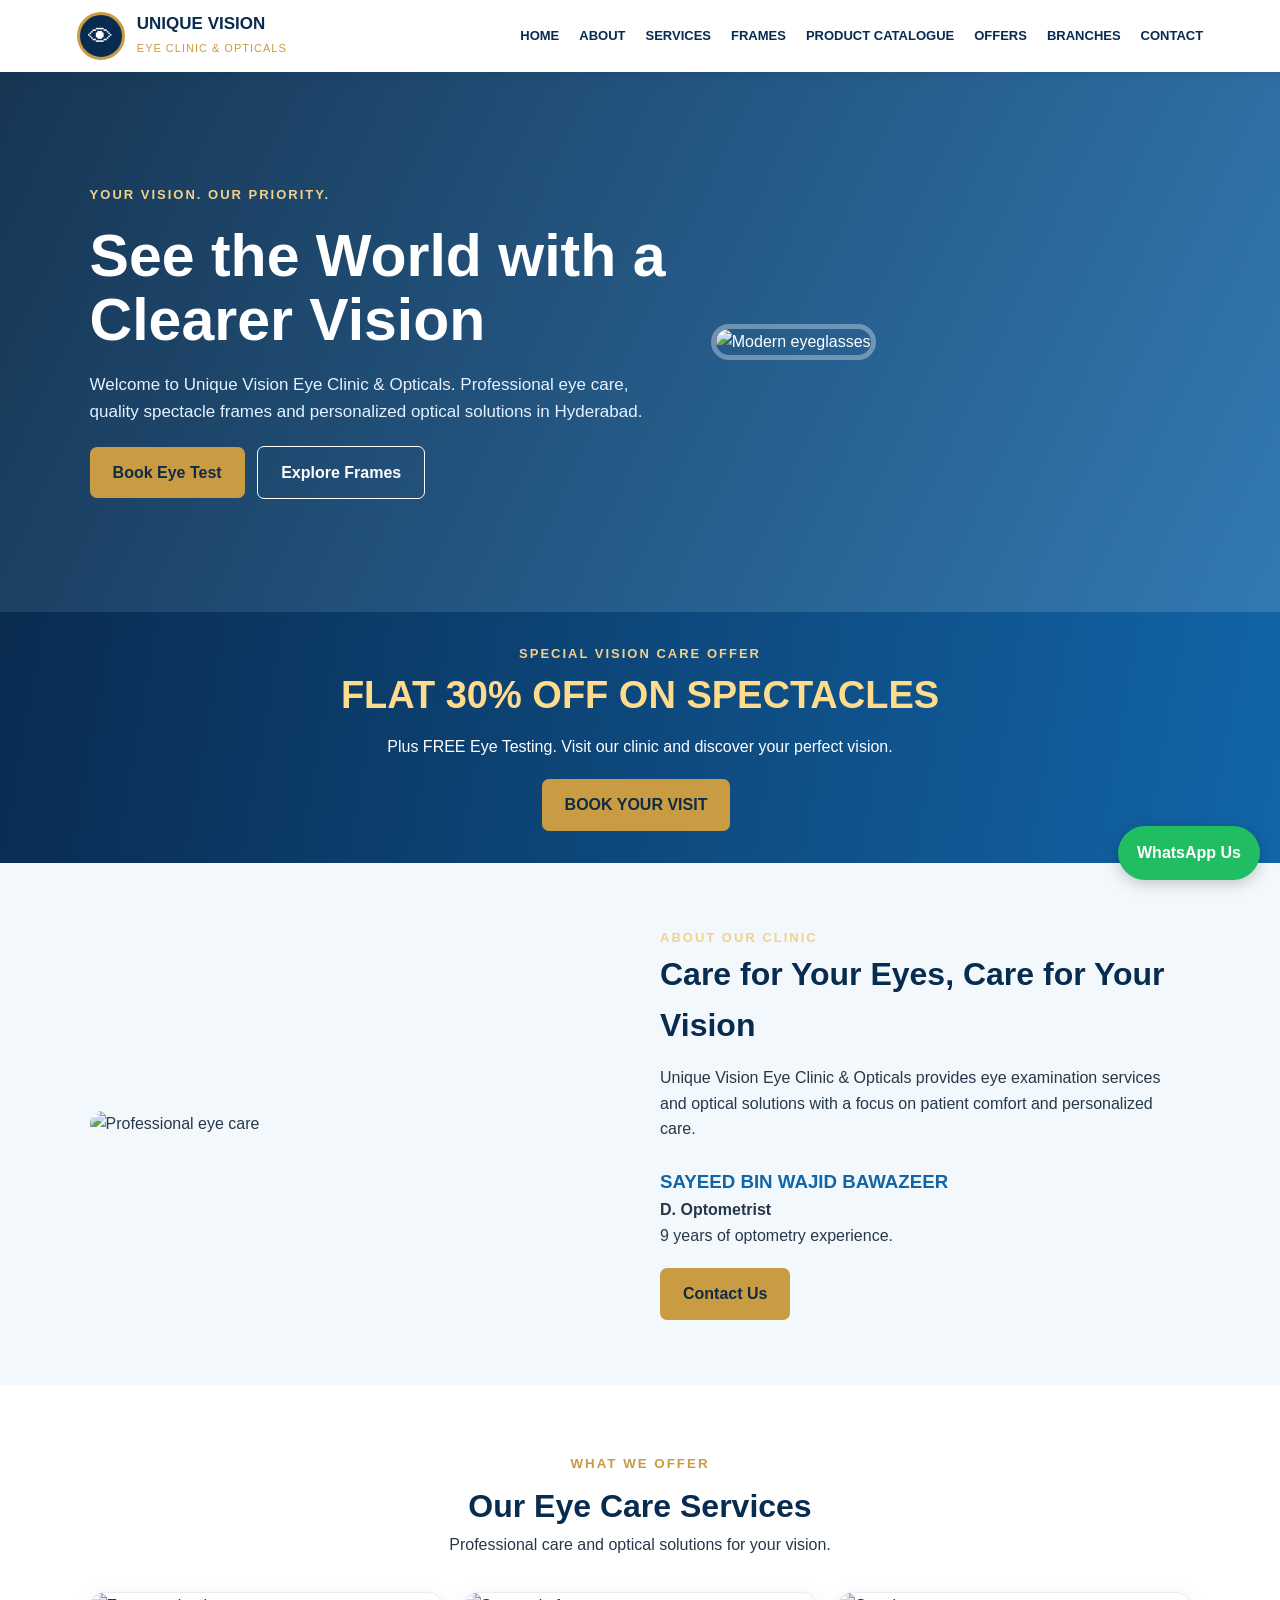
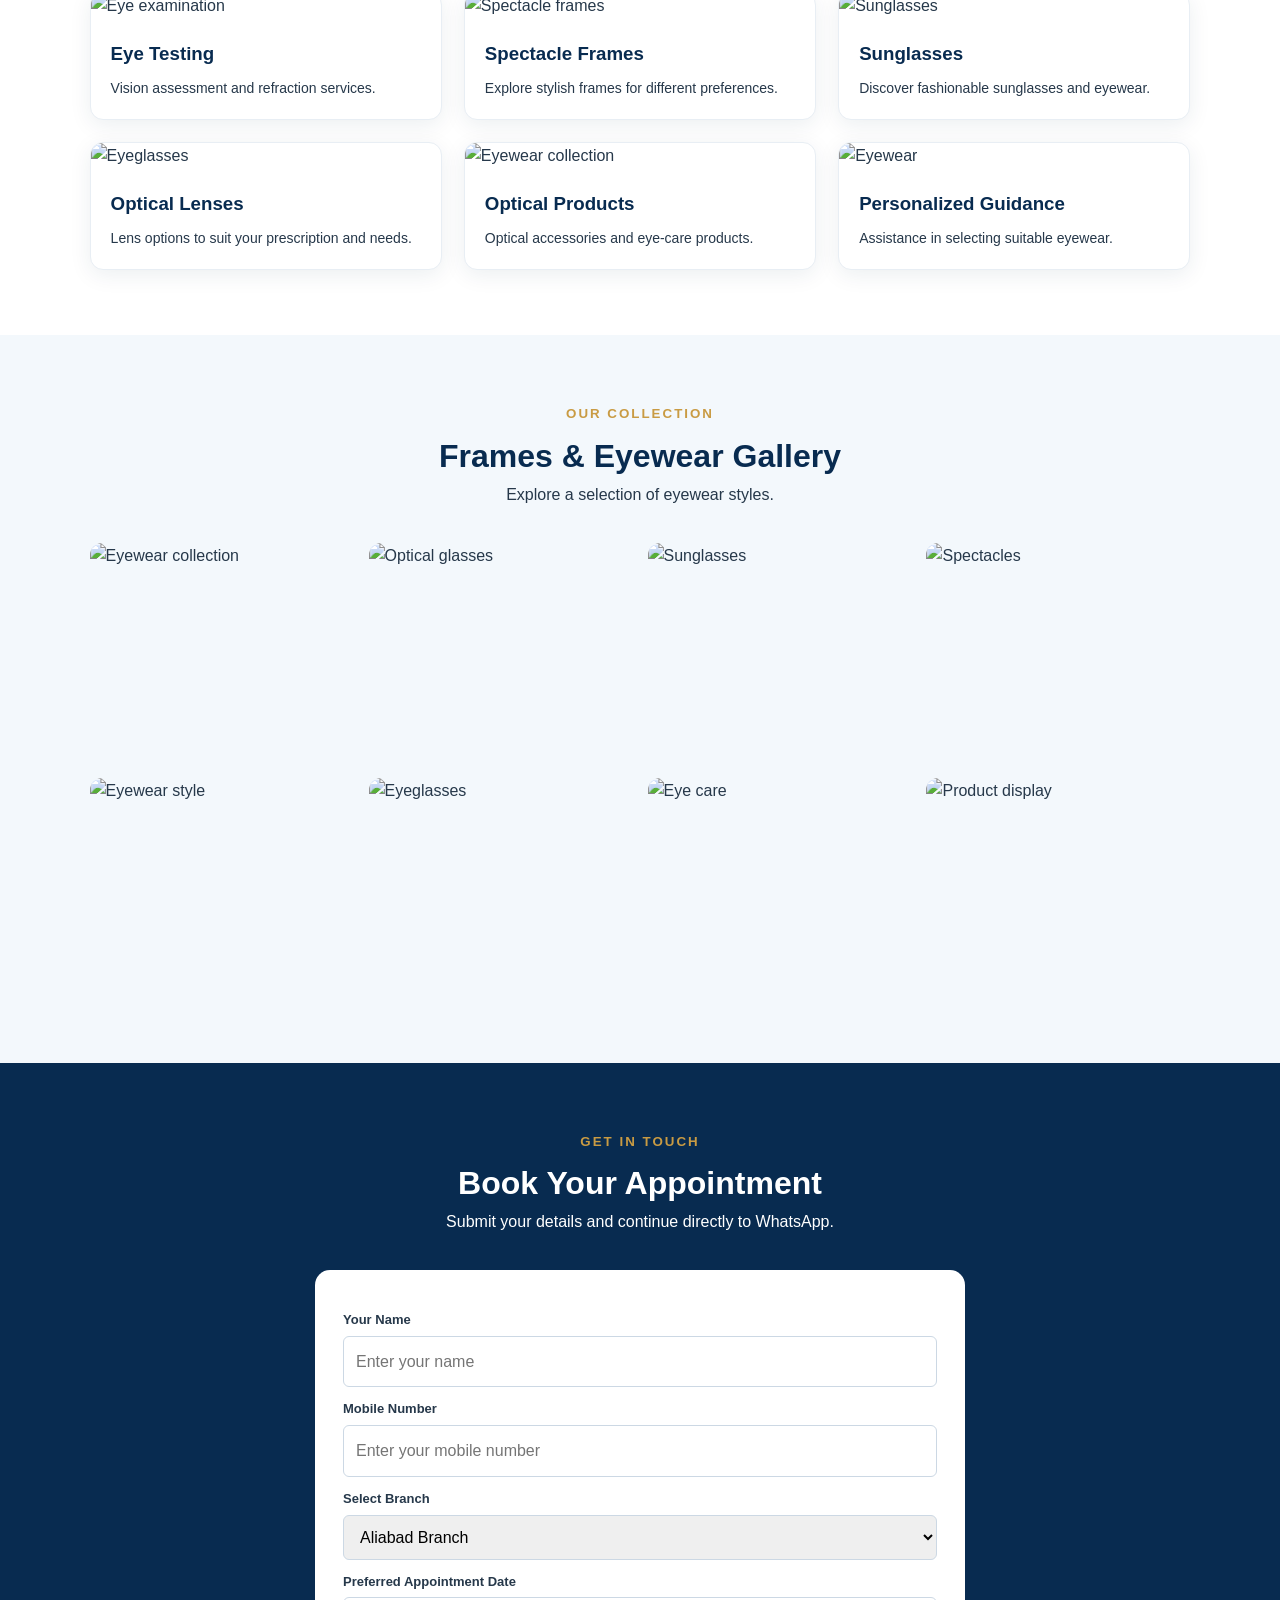
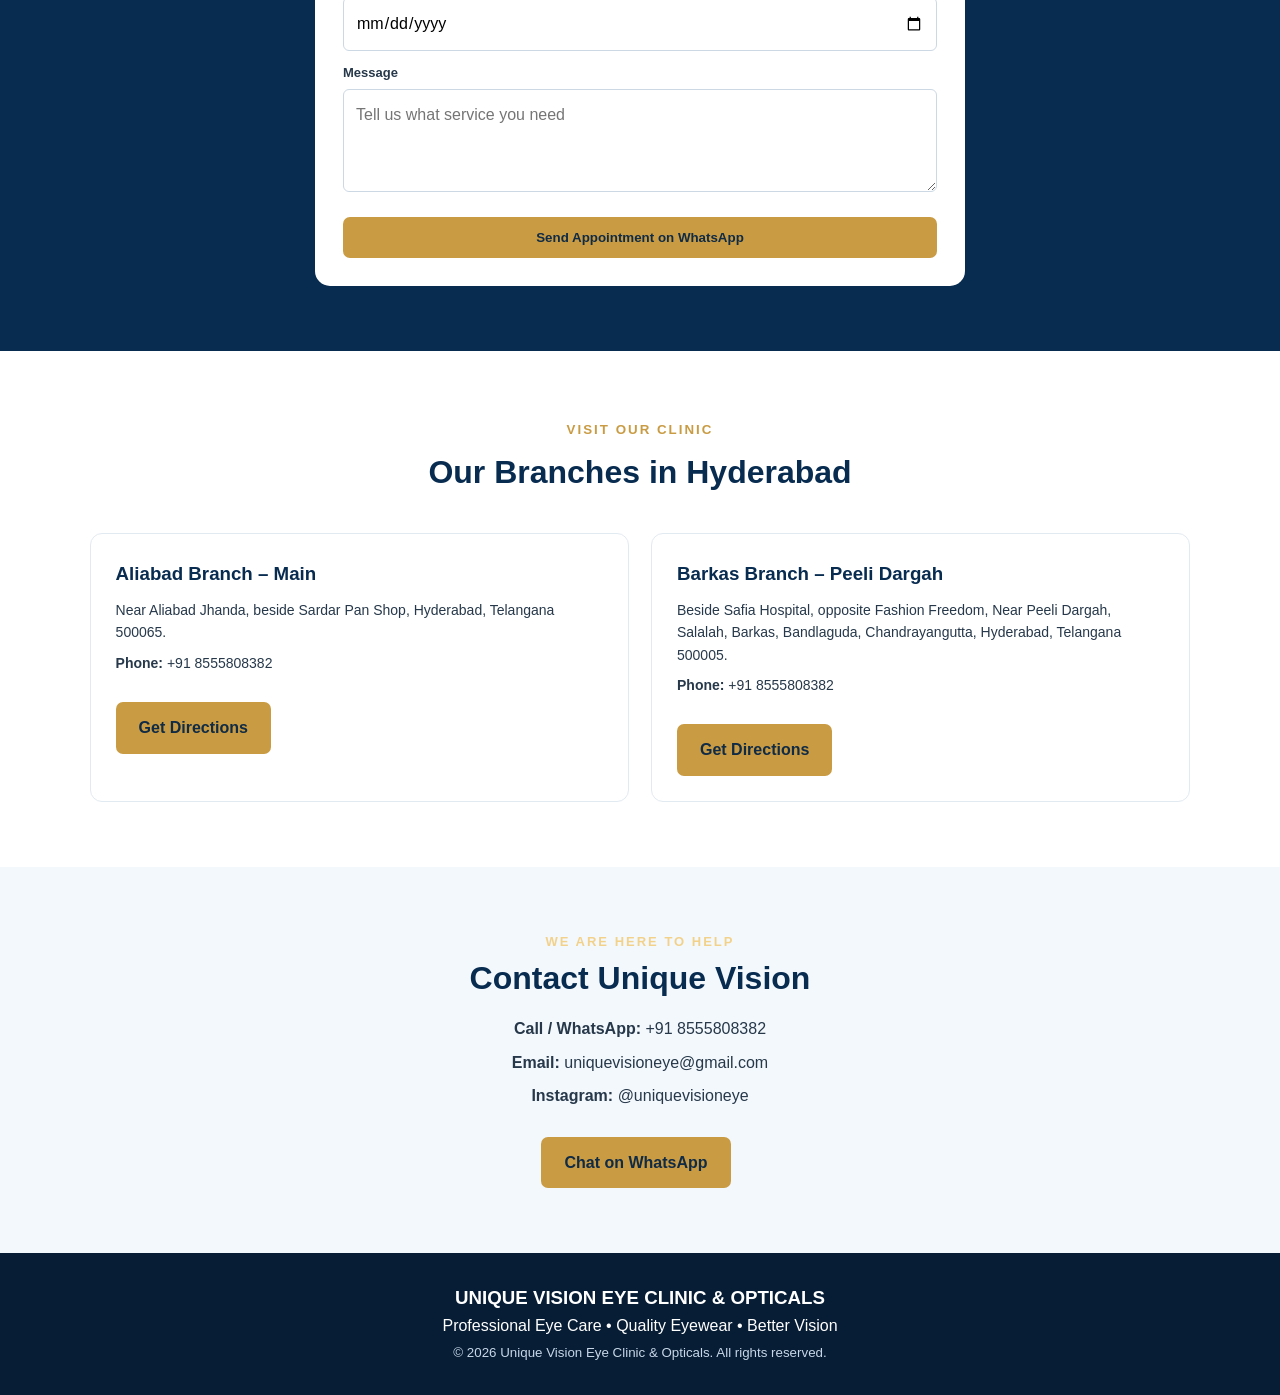
==== commit 520a82df: "Add product catalogue link and update experience Updated navigation to include a link to the product" ====
--- a/index.html
+++ b/index.html
@@ -128,14 +128,16 @@
   </div>
  </a>
  <nav>
+<nav>
   <a href="#home">HOME</a>
   <a href="#about">ABOUT</a>
   <a href="#services">SERVICES</a>
   <a href="#frames">FRAMES</a>
+  <a href="catalogue.html">PRODUCT CATALOGUE</a>
   <a href="#offers">OFFERS</a>
   <a href="#branches">BRANCHES</a>
   <a href="#contact">CONTACT</a>
- </nav>
+</nav>
 </header>
 
 <main>
@@ -170,7 +172,7 @@
   <br>
   <h3 style="color:#1265a8">SAYEED BIN WAJID BAWAZEER</h3>
   <p><b>D. Optometrist</b></p>
-  <p>7 years of optometry experience.</p>
+  <p>9 years of optometry experience.</p>
   <a class="btn" href="#contact">Contact Us</a>
  </div>
 </section>
